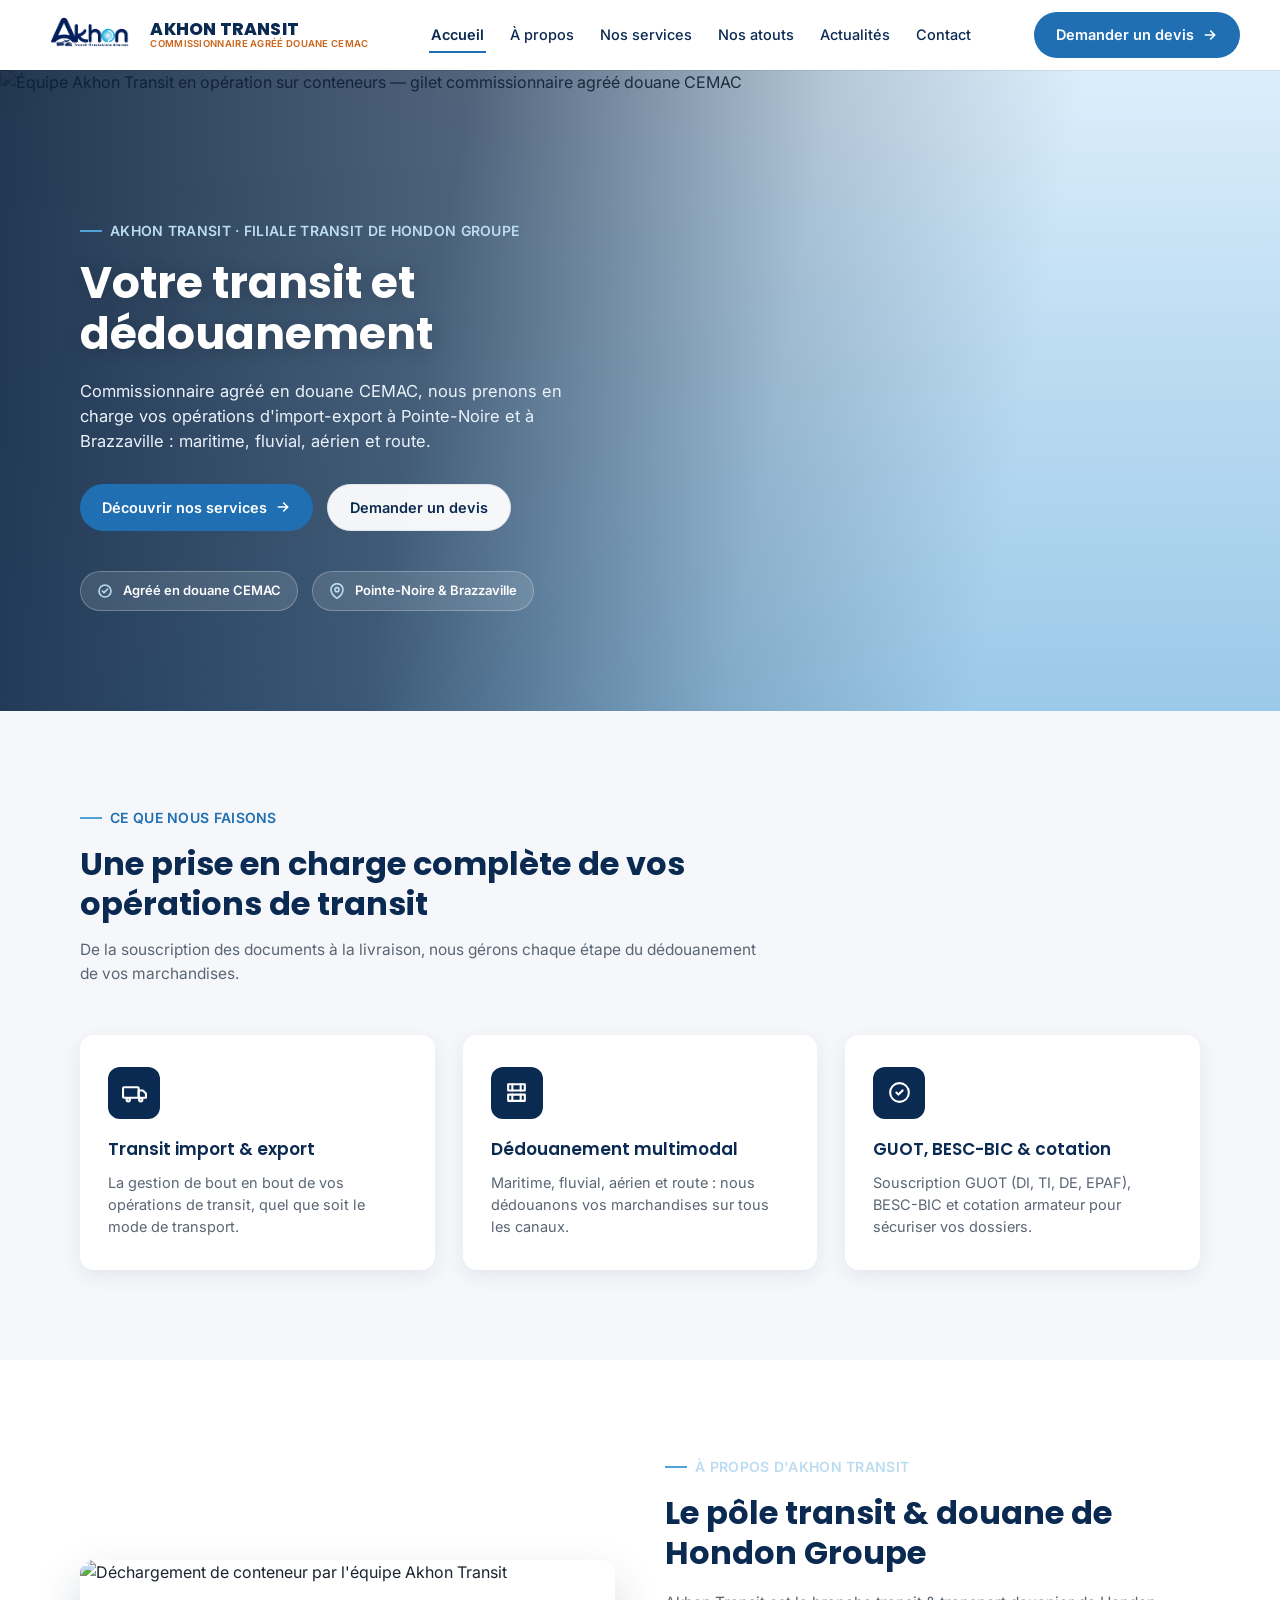
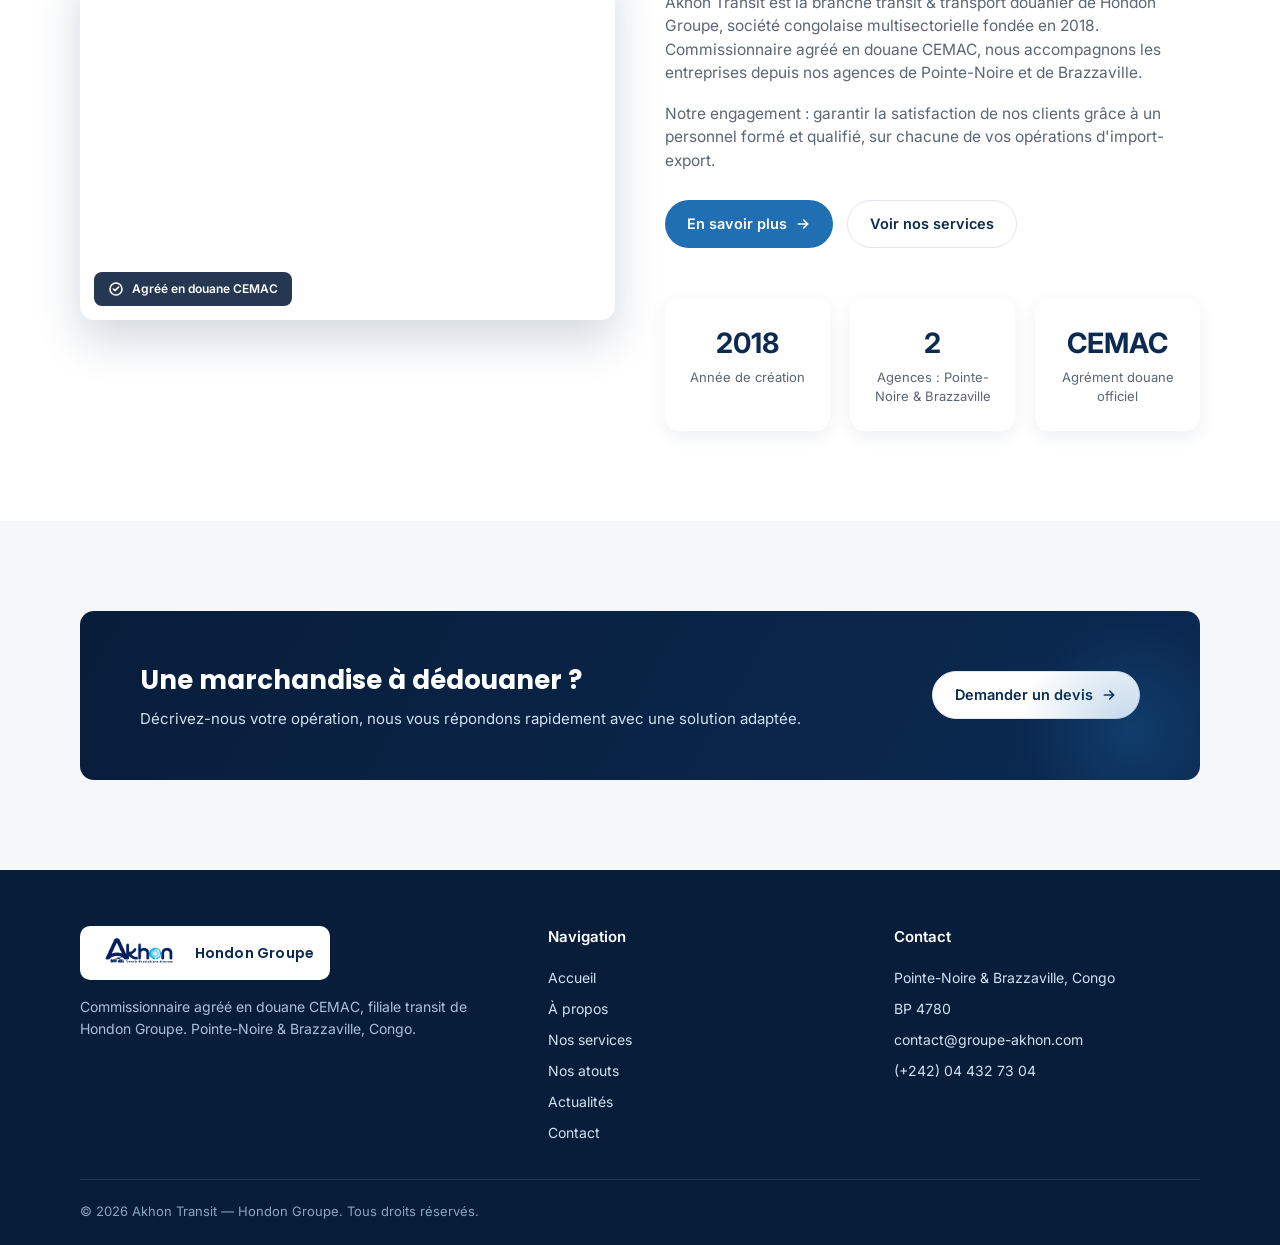
==== index.html @ d01ec660 "Fix broken photos: point pages to official WhatsApp operation images (20260911)" ====
<!DOCTYPE html>
<html lang="fr">
<head>
<meta charset="UTF-8">
<meta name="viewport" content="width=device-width, initial-scale=1.0">
<title>Akhon Transit | Commissionnaire agréé en douane CEMAC — Congo</title>
<meta name="description" content="Akhon Transit, commissionnaire agréé en douane CEMAC à Pointe-Noire et Brazzaville : transit import-export, dédouanement multimodal, GUOT, BESC-BIC, cotation armateur.">
<meta name="theme-color" content="#0b2a52">
<link rel="canonical" href="https://akhon.vercel.app/">
<meta property="og:title" content="Akhon Transit | Commissionnaire agréé en douane CEMAC">
<meta property="og:description" content="Transit import-export et dédouanement à Pointe-Noire et Brazzaville : maritime, fluvial, aérien et route. Filiale transit de Hondon Groupe.">
<meta property="og:type" content="website">
<meta property="og:url" content="https://akhon.vercel.app/">
<meta property="og:image" content="https://akhon.vercel.app/assets/images/hero-akhon-20260911.jpg">
<link rel="icon" href="assets/favicon.ico" sizes="any">
<link rel="icon" type="image/png" href="assets/favicon-32.png">
<link rel="apple-touch-icon" href="assets/apple-touch-icon.png">
<link rel="preconnect" href="https://fonts.googleapis.com">
<link rel="preconnect" href="https://fonts.gstatic.com" crossorigin>
<link href="https://fonts.googleapis.com/css2?family=Poppins:wght@400;500;600;700;800&family=Inter:wght@400;500;600&display=swap" rel="stylesheet">
<link rel="stylesheet" href="css/style.css">
</head>
<body>

<header>
  <div class="header-inner">
    <a class="logo-block" href="index.html">
      <img src="assets/logo-akhon.png" alt="Akhon Transit logo">
      <span class="logo-word"><strong>AKHON TRANSIT</strong><span>Commissionnaire agréé douane CEMAC</span></span>
    </a>
    <nav class="main-nav">
      <ul>
        <li><a href="index.html" class="active">Accueil</a></li>
        <li><a href="pages/apropos.html">À propos</a></li>
        <li><a href="pages/services.html">Nos services</a></li>
        <li><a href="pages/atouts.html">Nos atouts</a></li>
        <li><a href="pages/actualites.html">Actualités</a></li>
        <li><a href="pages/contact.html">Contact</a></li>
      </ul>
    </nav>
    <button class="nav-toggle" aria-label="Ouvrir le menu" aria-expanded="false"><span></span><span></span><span></span></button>
    <a class="btn btn-primary" href="pages/contact.html">
      <span>Demander un devis</span>
      <svg viewBox="0 0 24 24" fill="none" stroke="currentColor" stroke-width="2.4" stroke-linecap="round"><path d="M5 12h14M13 6l6 6-6 6"/></svg>
    </a>
  </div>
</header>

<section class="hero">
  <img class="hero-bg-img" src="assets/images/hero-akhon-20260911.svg" alt="Équipe Akhon Transit en opération sur conteneurs — gilet commissionnaire agréé douane CEMAC">
  <div class="hero-overlay"></div>
  <div class="hero-content">
    <div class="hero-text">
      <div class="eyebrow">Akhon Transit · Filiale transit de Hondon Groupe</div>
      <h1>Votre transit et dédouanement</h1>
      <p>Commissionnaire agréé en douane CEMAC, nous prenons en charge vos opérations d'import-export à Pointe-Noire et à Brazzaville : maritime, fluvial, aérien et route.</p>
      <div class="hero-cta">
        <a class="btn btn-primary" href="pages/services.html">
          <span>Découvrir nos services</span>
          <svg viewBox="0 0 24 24" fill="none" stroke="currentColor" stroke-width="2.4" stroke-linecap="round"><path d="M5 12h14M13 6l6 6-6 6"/></svg>
        </a>
        <a class="btn btn-outline" href="pages/contact.html">
          <span>Demander un devis</span>
        </a>
      </div>
      <div class="hero-badges">
        <div class="hero-badge">
          <svg viewBox="0 0 24 24" fill="none" stroke="currentColor" stroke-width="2.4" stroke-linecap="round" stroke-linejoin="round"><path d="M8 12l2.5 2.5L16 9"/><circle cx="12" cy="12" r="9"/></svg>
          Agréé en douane CEMAC
        </div>
        <div class="hero-badge">
          <svg viewBox="0 0 24 24" fill="none" stroke="currentColor" stroke-width="2.4" stroke-linecap="round" stroke-linejoin="round"><path d="M21 10c0 7-9 13-9 13s-9-6-9-13a9 9 0 0 1 18 0z"/><circle cx="12" cy="10" r="3"/></svg>
          Pointe-Noire & Brazzaville
        </div>
      </div>
    </div>
  </div>
</section>

<section class="section">
  <div class="container">
    <div class="section-head">
      <div class="eyebrow">Ce que nous faisons</div>
      <h2>Une prise en charge complète de vos opérations de transit</h2>
      <p>De la souscription des documents à la livraison, nous gérons chaque étape du dédouanement de vos marchandises.</p>
    </div>
    <div class="grid-3">
      <div class="card">
        <div class="icon-box">
          <svg viewBox="0 0 24 24" fill="none" stroke="currentColor" stroke-width="2" stroke-linecap="round" stroke-linejoin="round"><rect x="1" y="7" width="15" height="10" rx="1"/><path d="M16 10h4l3 3v4h-7z"/><circle cx="6" cy="19" r="1.6"/><circle cx="18" cy="19" r="1.6"/></svg>
        </div>
        <h3>Transit import & export</h3>
        <p>La gestion de bout en bout de vos opérations de transit, quel que soit le mode de transport.</p>
      </div>
      <div class="card">
        <div class="icon-box">
          <svg viewBox="0 0 24 24" fill="none" stroke="currentColor" stroke-width="2" stroke-linecap="round" stroke-linejoin="round"><path d="M3 3h18v18H3z" opacity="0"/><path d="M4 4h16v6H4zM4 14h16v6H4z"/><path d="M8 4v6M16 4v6M8 14v6M16 14v6"/></svg>
        </div>
        <h3>Dédouanement multimodal</h3>
        <p>Maritime, fluvial, aérien et route : nous dédouanons vos marchandises sur tous les canaux.</p>
      </div>
      <div class="card">
        <div class="icon-box">
          <svg viewBox="0 0 24 24" fill="none" stroke="currentColor" stroke-width="2" stroke-linecap="round" stroke-linejoin="round"><path d="M9 12l2 2 4-4"/><circle cx="12" cy="12" r="9"/></svg>
        </div>
        <h3>GUOT, BESC-BIC & cotation</h3>
        <p>Souscription GUOT (DI, TI, DE, EPAF), BESC-BIC et cotation armateur pour sécuriser vos dossiers.</p>
      </div>
    </div>
  </div>
</section>

<section class="section section-alt">
  <div class="container grid-2">
    <div class="about-img">
      <img src="assets/images/conteneur-akhon-20260911.svg" alt="Déchargement de conteneur par l'équipe Akhon Transit">
      <div class="badge-cemac">
        <svg width="16" height="16" viewBox="0 0 24 24" fill="none" stroke="currentColor" stroke-width="2.4" stroke-linecap="round" stroke-linejoin="round"><path d="M8 12l2.5 2.5L16 9"/><circle cx="12" cy="12" r="9"/></svg>
        Agréé en douane CEMAC
      </div>
    </div>
    <div>
      <div class="eyebrow">À propos d'Akhon Transit</div>
      <h2 style="font-size:32px;color:var(--navy);font-weight:700;margin-bottom:18px;line-height:1.25;">Le pôle transit & douane de Hondon Groupe</h2>
      <p style="color:var(--muted);font-size:15.5px;margin-bottom:18px;">Akhon Transit est la branche transit & transport douanier de Hondon Groupe, société congolaise multisectorielle fondée en 2018. Commissionnaire agréé en douane CEMAC, nous accompagnons les entreprises depuis nos agences de Pointe-Noire et de Brazzaville.</p>
      <p style="color:var(--muted);font-size:15.5px;margin-bottom:28px;">Notre engagement : garantir la satisfaction de nos clients grâce à un personnel formé et qualifié, sur chacune de vos opérations d'import-export.</p>
      <div style="display:flex;gap:14px;flex-wrap:wrap;">
        <a class="btn btn-primary" href="pages/apropos.html">
          <span>En savoir plus</span>
          <svg viewBox="0 0 24 24" fill="none" stroke="currentColor" stroke-width="2.4" stroke-linecap="round"><path d="M5 12h14M13 6l6 6-6 6"/></svg>
        </a>
        <a class="btn btn-outline" href="pages/services.html"><span>Voir nos services</span></a>
      </div>
      <div class="stats-row">
        <div class="stat-card"><div class="num">2018</div><div class="label">Année de création</div></div>
        <div class="stat-card"><div class="num">2</div><div class="label">Agences : Pointe-Noire & Brazzaville</div></div>
        <div class="stat-card"><div class="num">CEMAC</div><div class="label">Agrément douane officiel</div></div>
      </div>
    </div>
  </div>
</section>

<section class="section">
  <div class="container">
    <div class="cta-band">
      <div>
        <h2>Une marchandise à dédouaner ?</h2>
        <p>Décrivez-nous votre opération, nous vous répondons rapidement avec une solution adaptée.</p>
      </div>
      <a class="btn btn-outline" href="pages/contact.html">
        <span>Demander un devis</span>
        <svg viewBox="0 0 24 24" fill="none" stroke="#0b2a52" stroke-width="2.4" stroke-linecap="round"><path d="M5 12h14M13 6l6 6-6 6"/></svg>
      </a>
    </div>
  </div>
</section>

<footer>
  <div class="container">
    <div class="footer-grid">
      <div>
        <div class="footer-logo-badge">
          <img src="assets/logo-akhon.png" alt="Akhon Transit">
          <span class="brandname">Hondon Groupe</span>
        </div>
        <p>Commissionnaire agréé en douane CEMAC, filiale transit de Hondon Groupe. Pointe-Noire & Brazzaville, Congo.</p>
      </div>
      <div>
        <h4>Navigation</h4>
        <ul>
          <li><a href="index.html">Accueil</a></li>
          <li><a href="pages/apropos.html">À propos</a></li>
          <li><a href="pages/services.html">Nos services</a></li>
          <li><a href="pages/atouts.html">Nos atouts</a></li>
          <li><a href="pages/actualites.html">Actualités</a></li>
          <li><a href="pages/contact.html">Contact</a></li>
        </ul>
      </div>
      <div>
        <h4>Contact</h4>
        <ul>
          <li>Pointe-Noire & Brazzaville, Congo</li>
          <li>BP 4780</li>
          <li>contact@groupe-akhon.com</li>
          <li>(+242) 04 432 73 04</li>
        </ul>
      </div>
    </div>
    <div class="footer-bottom">
      <span>© 2026 Akhon Transit — Hondon Groupe. Tous droits réservés.</span>
    </div>
  </div>
</footer>

<script src="assets/nav.js"></script>
</body>
</html>
---- css/style.css ----
:root{
  --navy:#0b2a52;
  --navy-deep:#081d3a;
  --blue:#1f6fb2;
  --blue-deep:#154f80;
  --blue-light:#4fa3d9;
  --blue-pale:#bcdcf2;
  --sky:#eaf3fb;
  --orange:#e8792a;
  --orange-deep:#c96419;
  --orange-light:#fdeee1;
  --ink:#1b2430;
  --muted:#5b6675;
  --bg:#f5f7fa;
  --white:#ffffff;
  --radius:14px;
}
*{box-sizing:border-box;margin:0;padding:0;}
html{scroll-behavior:smooth;}
body{font-family:'Inter',sans-serif;color:var(--ink);background:var(--bg);line-height:1.5;}
h1,h2,h3,.brand{font-family:'Poppins',sans-serif;}
a{text-decoration:none;color:inherit;}
ul{list-style:none;}
img{max-width:100%;display:block;}
.container{max-width:1200px;margin:0 auto;padding:0 40px;}

header{background:var(--white);position:sticky;top:0;z-index:100;box-shadow:0 1px 0 rgba(0,0,0,.06);}
.header-inner{display:flex;align-items:center;justify-content:space-between;gap:24px;padding:12px 40px;max-width:1360px;margin:0 auto;}
.logo-block{display:flex;align-items:center;gap:10px;flex-shrink:0;}
.logo-block img{height:44px;}
.logo-block .logo-word{display:flex;flex-direction:column;line-height:1.1;white-space:nowrap;}
.logo-block .logo-word strong{font-family:'Poppins',sans-serif;font-weight:800;font-size:17px;color:var(--navy);letter-spacing:.2px;}
.logo-block .logo-word span{font-family:'Inter',sans-serif;font-weight:600;font-size:9.5px;color:var(--orange-deep);letter-spacing:.3px;text-transform:uppercase;}
nav.main-nav{flex-shrink:0;}
nav.main-nav ul{display:flex;gap:22px;font-weight:500;color:var(--navy);font-size:14.5px;flex-wrap:nowrap;}
nav.main-nav a{position:relative;padding:6px 2px;transition:color .2s;white-space:nowrap;}
nav.main-nav a:hover{color:var(--blue);}
nav.main-nav a.active{color:var(--navy);font-weight:600;}
nav.main-nav a.active::after{content:"";position:absolute;left:0;right:0;bottom:-4px;height:2px;background:var(--blue);}
.btn{display:inline-flex;align-items:center;gap:8px;font-weight:600;font-size:14.5px;padding:12px 22px;border-radius:999px;border:none;cursor:pointer;transition:transform .15s,box-shadow .15s,background .2s;white-space:nowrap;flex-shrink:0;}
.btn:hover{transform:translateY(-1px);}
.btn-primary{background:var(--blue);color:var(--white);}
.btn-primary:hover{background:var(--blue-deep);box-shadow:0 8px 18px rgba(31,111,178,.32);}
.btn-outline{background:var(--white);color:var(--navy);border:1.5px solid #e1e6ec;}
.btn-outline:hover{border-color:var(--navy);}
.btn svg{width:16px;height:16px;}
.nav-toggle{display:none;background:none;border:none;cursor:pointer;padding:8px;}
.nav-toggle span{display:block;width:24px;height:2.4px;background:var(--navy);margin:5px 0;border-radius:2px;}

.page-hero{background:linear-gradient(120deg,var(--navy-deep),var(--navy) 60%,var(--blue));padding:60px 0 52px;color:var(--white);position:relative;overflow:hidden;}
.page-hero::after{content:"";position:absolute;right:-60px;top:-60px;width:280px;height:280px;border-radius:50%;background:radial-gradient(circle,rgba(31,111,178,.35),rgba(31,111,178,0) 70%);}
.page-hero .eyebrow{color:var(--blue-pale);font-weight:600;font-size:14.5px;margin-bottom:10px;}
.page-hero h1{font-size:34px;font-weight:700;margin-bottom:12px;}
.page-hero .breadcrumb{font-size:14px;color:#cfe2f3;}
.page-hero .breadcrumb a{color:#cfe2f3;font-weight:500;}
.page-hero .breadcrumb a:hover{color:var(--white);}
.page-hero .breadcrumb .sep{margin:0 8px;opacity:.6;}

.hero{position:relative;background:linear-gradient(180deg,#dceefb 0%,#bcdcf2 45%,#9bc9e8 100%);overflow:hidden;padding-top:68px;}
.hero-bg-img{position:absolute;inset:0;width:100%;height:100%;object-fit:cover;object-position:center 42%;opacity:.92;}
.hero-overlay{position:absolute;inset:0;background:linear-gradient(100deg,rgba(8,29,58,.88) 0%,rgba(8,29,58,.66) 34%,rgba(8,29,58,.18) 60%,rgba(8,29,58,0) 78%);}
.hero-content{position:relative;z-index:2;max-width:1200px;margin:0 auto;padding:76px 40px 100px;}
.hero-text{max-width:600px;}
.eyebrow{display:inline-flex;align-items:center;gap:8px;color:var(--blue-pale);font-weight:600;font-size:14px;margin-bottom:16px;letter-spacing:.3px;text-transform:uppercase;}
.eyebrow::before{content:"";width:22px;height:2px;background:var(--blue-light);display:inline-block;}
.hero-text h1{color:var(--white);font-size:44px;font-weight:700;line-height:1.16;margin-bottom:20px;text-shadow:0 2px 18px rgba(0,0,0,.18);}
.hero-text h1 em{color:#ffb27a;font-style:normal;}
.hero-text p{color:#eaf2fa;font-size:16.5px;max-width:520px;margin-bottom:30px;}
.hero-cta{display:flex;gap:14px;flex-wrap:wrap;}
.hero-cta .btn-outline{background:rgba(255,255,255,.94);}
.hero-badges{display:flex;gap:14px;margin-top:40px;flex-wrap:wrap;}
.hero-badge{display:flex;align-items:center;gap:10px;background:rgba(255,255,255,.12);border:1px solid rgba(255,255,255,.25);backdrop-filter:blur(4px);color:var(--white);font-size:13px;font-weight:600;padding:9px 16px;border-radius:999px;}
.hero-badge svg{width:16px;height:16px;stroke:var(--blue-pale);}

.section{padding:90px 0;}
.section-alt{background:var(--white);}
.section-head{max-width:680px;margin-bottom:50px;}
.section-head .eyebrow{color:var(--blue);}
.section-head h2{font-size:32px;color:var(--navy);font-weight:700;line-height:1.25;}
.section-head p{color:var(--muted);font-size:15.5px;margin-top:14px;}
.grid-2{display:grid;grid-template-columns:1fr 1fr;gap:50px;align-items:center;}
.grid-3{display:grid;grid-template-columns:repeat(3,1fr);gap:28px;}
.grid-4{display:grid;grid-template-columns:repeat(4,1fr);gap:24px;}

.card{background:var(--white);border-radius:var(--radius);padding:32px 28px;box-shadow:0 6px 20px rgba(11,42,82,.08);}
.icon-box{width:52px;height:52px;border-radius:12px;background:var(--navy);display:flex;align-items:center;justify-content:center;margin-bottom:18px;}
.icon-box svg{width:25px;height:25px;stroke:var(--white);}
.icon-box.alt{background:var(--sky);}
.icon-box.alt svg{stroke:var(--navy);}
.card h3{font-size:17px;color:var(--navy);font-weight:600;margin-bottom:10px;}
.card p{font-size:14.5px;color:var(--muted);}

.service-list{display:flex;flex-direction:column;gap:14px;}
.service-list li{display:flex;gap:12px;align-items:flex-start;font-size:15.5px;color:var(--ink);}
.service-list li svg{width:20px;height:20px;min-width:20px;stroke:var(--blue);margin-top:2px;}
.service-list li b{color:var(--navy);}

.about-img{border-radius:var(--radius);overflow:hidden;box-shadow:0 20px 45px rgba(11,42,82,.18);position:relative;}
.about-img img{width:100%;height:360px;object-fit:cover;}
.badge-cemac{position:absolute;bottom:14px;left:14px;background:rgba(8,29,58,.88);color:var(--white);font-size:12px;font-weight:600;padding:8px 14px;border-radius:8px;display:flex;align-items:center;gap:8px;}

.stats-row{display:grid;grid-template-columns:repeat(3,1fr);gap:20px;margin-top:50px;}
.stat-card{background:var(--white);border-radius:var(--radius);padding:24px;text-align:center;box-shadow:0 6px 18px rgba(11,42,82,.07);}
.stat-card .num{font-size:28px;font-weight:700;color:var(--navy);}
.stat-card .label{font-size:13px;color:var(--muted);margin-top:4px;}

.cta-band{background:linear-gradient(120deg,var(--navy-deep),var(--navy));border-radius:var(--radius);padding:50px 60px;display:flex;align-items:center;justify-content:space-between;gap:30px;color:var(--white);position:relative;overflow:hidden;}
.cta-band::after{content:"";position:absolute;right:-40px;bottom:-60px;width:220px;height:220px;border-radius:50%;background:radial-gradient(circle,rgba(31,111,178,.28),rgba(31,111,178,0) 70%);}
.cta-band h2{font-size:26px;margin-bottom:8px;}
.cta-band p{color:#cfe2f3;font-size:15px;}
.cta-band .btn-outline{background:var(--white);}

.contact-wrap{display:grid;grid-template-columns:1fr 1.3fr;gap:50px;}
.contact-info-card{background:var(--white);border-radius:var(--radius);padding:26px 24px;box-shadow:0 6px 20px rgba(11,42,82,.08);margin-bottom:16px;display:flex;gap:16px;align-items:flex-start;}
.contact-info-card h4{color:var(--navy);font-size:15.5px;margin-bottom:4px;}
.contact-info-card p{color:var(--muted);font-size:14px;}
.form-card{background:var(--white);border-radius:var(--radius);padding:40px;box-shadow:0 6px 20px rgba(11,42,82,.08);}
.form-row{display:grid;grid-template-columns:1fr 1fr;gap:18px;}
.field{margin-bottom:18px;}
.field label{display:block;font-size:13.5px;font-weight:600;color:var(--navy);margin-bottom:7px;}
.field input,.field select,.field textarea{width:100%;padding:12px 14px;border:1.5px solid #e1e6ec;border-radius:9px;font-family:inherit;font-size:14.5px;color:var(--ink);transition:border-color .2s;}
.field input:focus,.field select:focus,.field textarea:focus{outline:none;border-color:var(--blue);}
.field textarea{resize:vertical;min-height:120px;}
.form-note{font-size:12.5px;color:var(--muted);margin-top:12px;}

footer{background:var(--navy-deep);color:#cfe2f3;padding:56px 0 24px;}
.footer-grid{display:grid;grid-template-columns:1.4fr 1fr 1fr;gap:40px;padding-bottom:36px;border-bottom:1px solid rgba(255,255,255,.12);}
.footer-grid h4{color:var(--white);font-size:15px;margin-bottom:18px;font-weight:600;}
.footer-grid ul{display:flex;flex-direction:column;gap:10px;font-size:14px;}
.footer-grid a:hover{color:var(--white);}
.footer-logo-badge{display:inline-flex;align-items:center;gap:12px;background:var(--white);border-radius:10px;padding:8px 16px;margin-bottom:16px;}
.footer-logo-badge img{height:38px;}
.footer-logo-badge .brandname{font-family:'Poppins',sans-serif;font-weight:600;font-size:14px;color:var(--navy);letter-spacing:.2px;}
.footer-grid p{font-size:14px;color:#a9c2dc;line-height:1.6;}
.footer-bottom{display:flex;justify-content:space-between;padding-top:22px;font-size:13px;color:#8aa6c2;flex-wrap:wrap;gap:10px;}

@media (max-width:1024px){
  nav.main-nav{position:fixed;top:73px;left:0;right:0;background:var(--white);flex-direction:column;padding:10px 24px 20px;box-shadow:0 12px 24px rgba(11,42,82,.12);transform:translateY(-8px);opacity:0;pointer-events:none;transition:opacity .2s,transform .2s;}
  nav.main-nav.open{transform:translateY(0);opacity:1;pointer-events:auto;}
  nav.main-nav ul{flex-direction:column;gap:4px;}
  nav.main-nav a{display:block;padding:12px 4px;border-bottom:1px solid #eef1f4;}
  .nav-toggle{display:block;}
  .grid-2{grid-template-columns:1fr;}
  .grid-3,.grid-4{grid-template-columns:repeat(2,1fr);}
  .stats-row{grid-template-columns:1fr;}
  .footer-grid{grid-template-columns:1fr 1fr;}
  .cta-band{flex-direction:column;text-align:center;}
  .hero-text h1{font-size:36px;}
  .contact-wrap{grid-template-columns:1fr;}
  .form-row{grid-template-columns:1fr;}
}
@media (max-width:640px){
  .container,.header-inner,.hero-content{padding-left:20px;padding-right:20px;}
  .hero-text h1{font-size:29px;}
  header .btn-primary span{display:none;}
  .grid-3,.grid-4{grid-template-columns:1fr;}
  .footer-grid{grid-template-columns:1fr;}
  .page-hero h1{font-size:26px;}
  .cta-band{padding:36px 26px;}
  .form-card{padding:26px;}
}
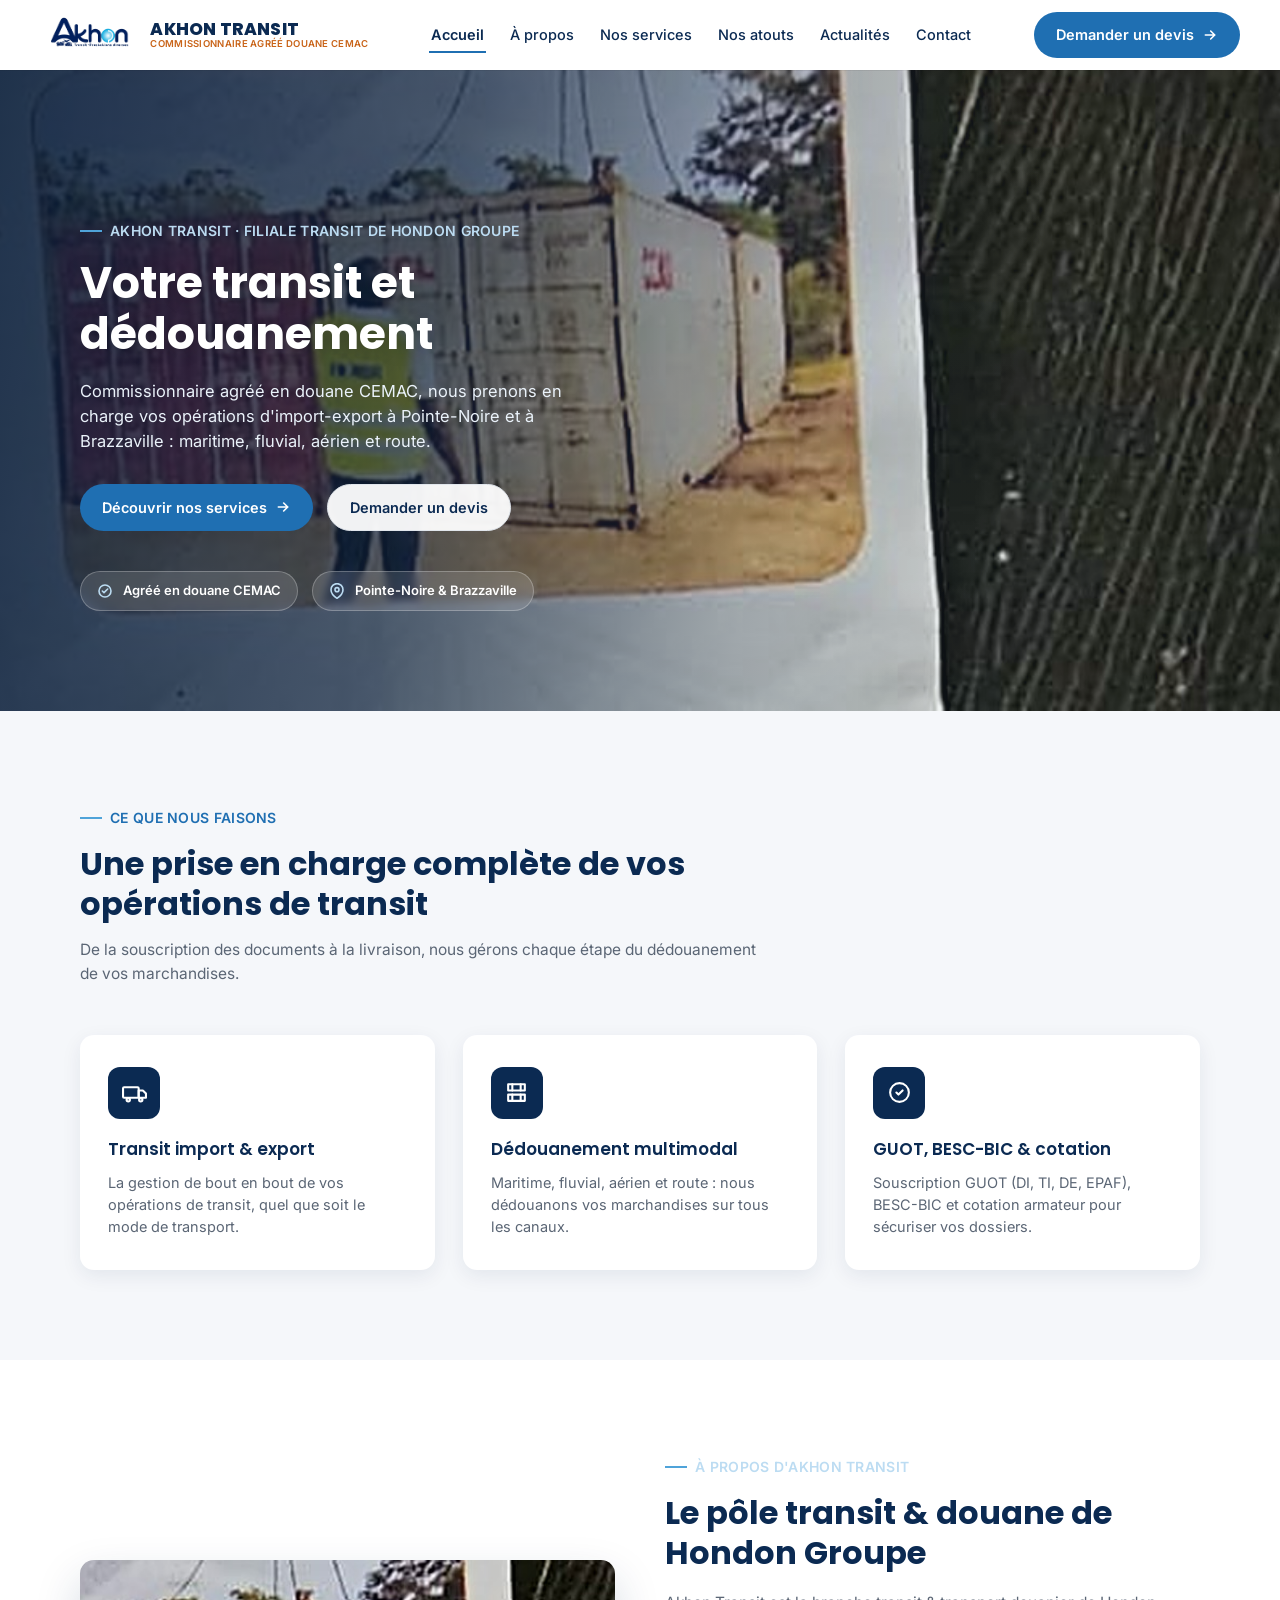
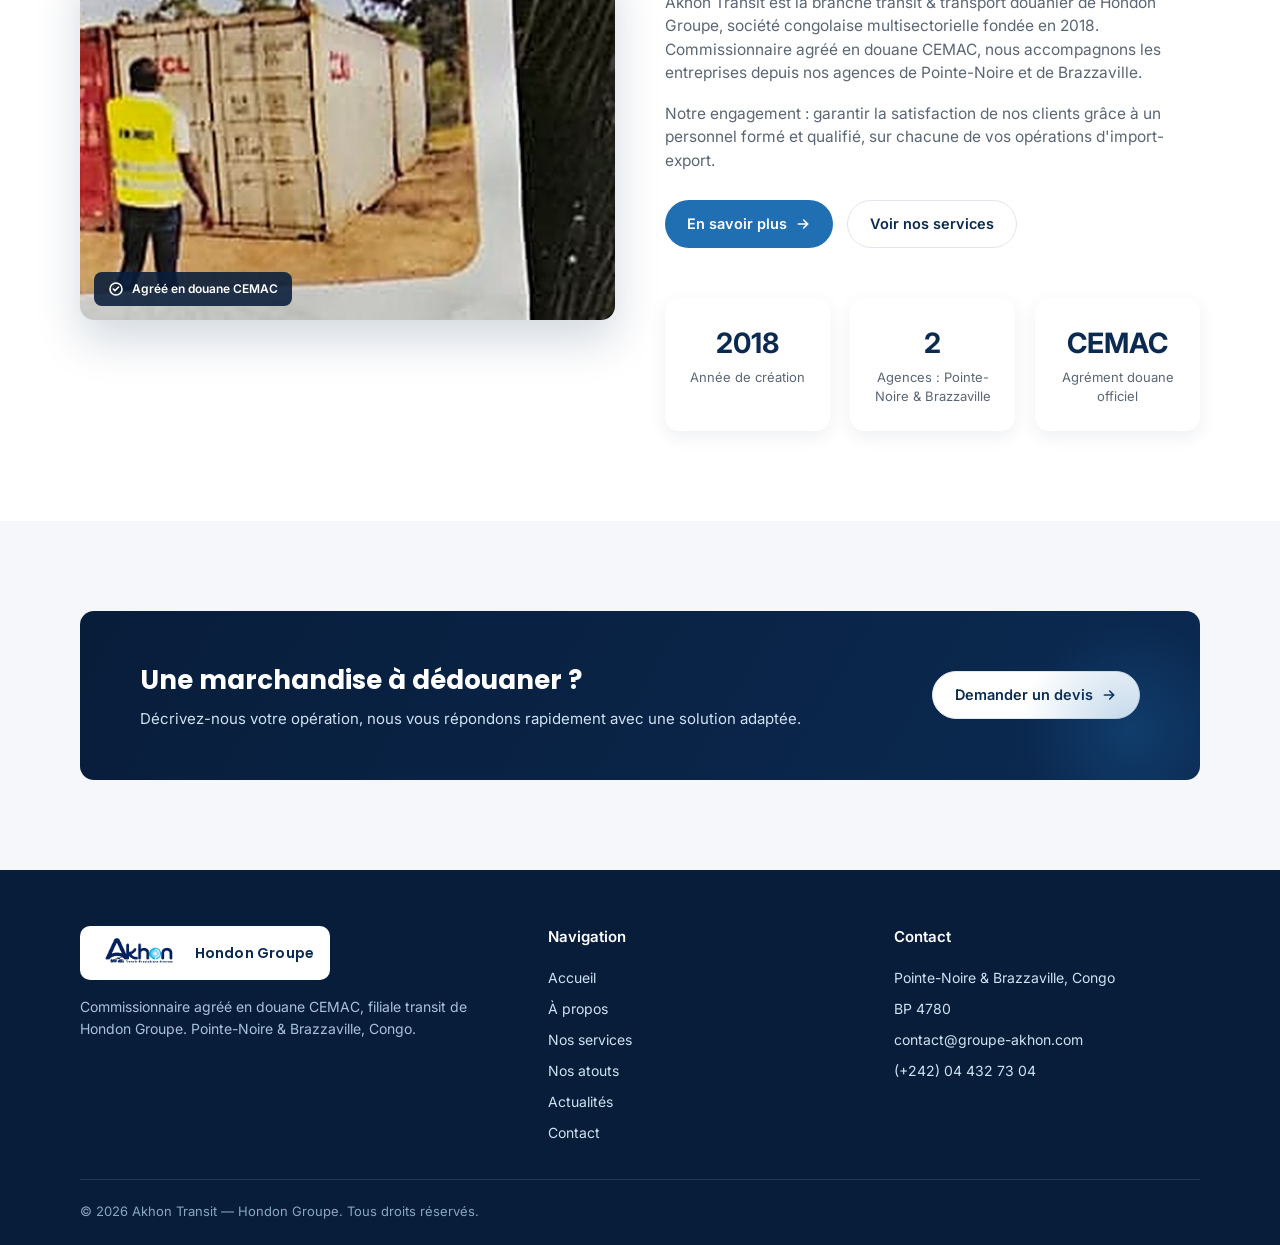
==== commit 743e0dcf: "Restore working photo paths so images load again" ====
--- a/index.html
+++ b/index.html
@@ -11,7 +11,7 @@
 <meta property="og:description" content="Transit import-export et dédouanement à Pointe-Noire et Brazzaville : maritime, fluvial, aérien et route. Filiale transit de Hondon Groupe.">
 <meta property="og:type" content="website">
 <meta property="og:url" content="https://akhon.vercel.app/">
-<meta property="og:image" content="https://akhon.vercel.app/assets/images/hero-akhon-20260911.jpg">
+<meta property="og:image" content="https://akhon.vercel.app/assets/images/akhon-transit-wide.jpg">
 <link rel="icon" href="assets/favicon.ico" sizes="any">
 <link rel="icon" type="image/png" href="assets/favicon-32.png">
 <link rel="apple-touch-icon" href="assets/apple-touch-icon.png">
@@ -47,7 +47,7 @@
 </header>
 
 <section class="hero">
-  <img class="hero-bg-img" src="assets/images/hero-akhon-20260911.svg" alt="Équipe Akhon Transit en opération sur conteneurs — gilet commissionnaire agréé douane CEMAC">
+  <img class="hero-bg-img" src="assets/images/akhon-transit-wide.jpg" alt="Équipe Akhon Transit en opération sur conteneurs — gilet commissionnaire agréé douane CEMAC">
   <div class="hero-overlay"></div>
   <div class="hero-content">
     <div class="hero-text">
@@ -113,7 +113,7 @@
 <section class="section section-alt">
   <div class="container grid-2">
     <div class="about-img">
-      <img src="assets/images/conteneur-akhon-20260911.svg" alt="Déchargement de conteneur par l'équipe Akhon Transit">
+      <img src="assets/images/akhon-transit-conteneurs.jpg" alt="Déchargement de conteneur par l'équipe Akhon Transit">
       <div class="badge-cemac">
         <svg width="16" height="16" viewBox="0 0 24 24" fill="none" stroke="currentColor" stroke-width="2.4" stroke-linecap="round" stroke-linejoin="round"><path d="M8 12l2.5 2.5L16 9"/><circle cx="12" cy="12" r="9"/></svg>
         Agréé en douane CEMAC
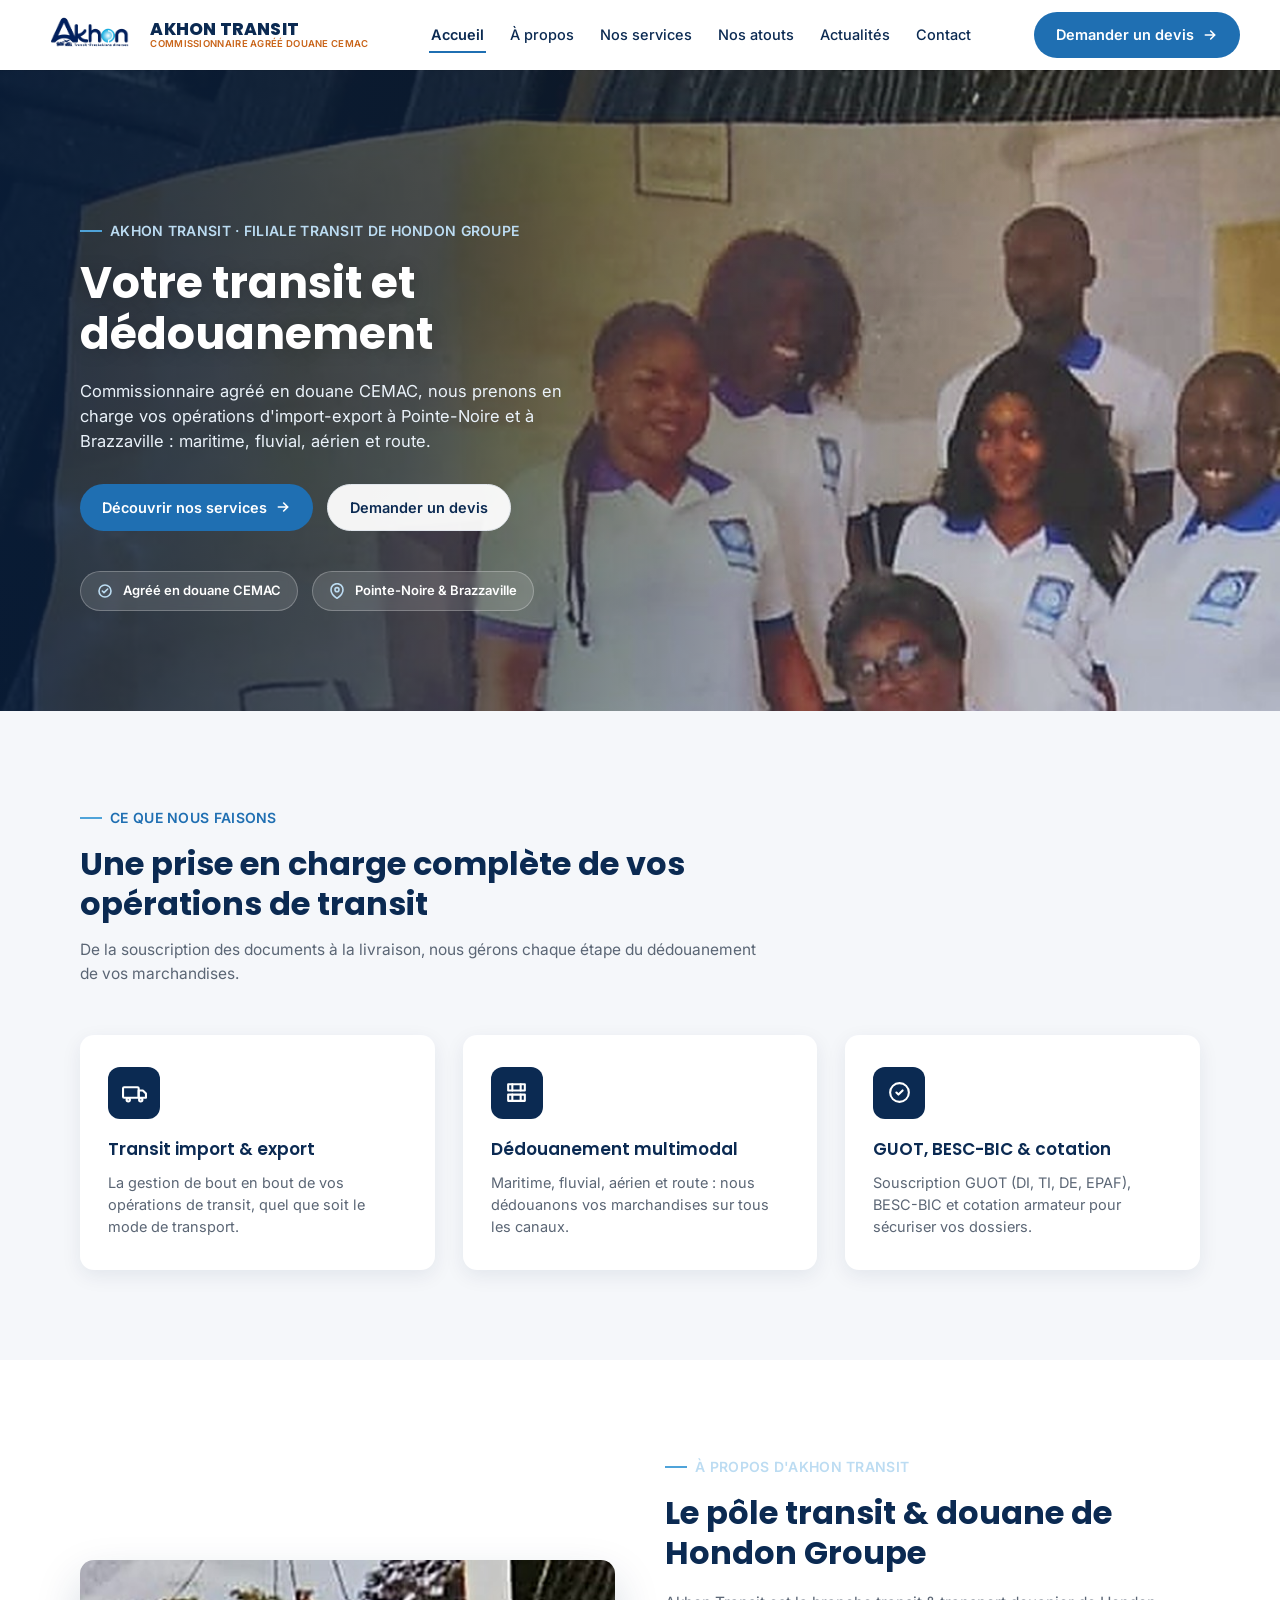
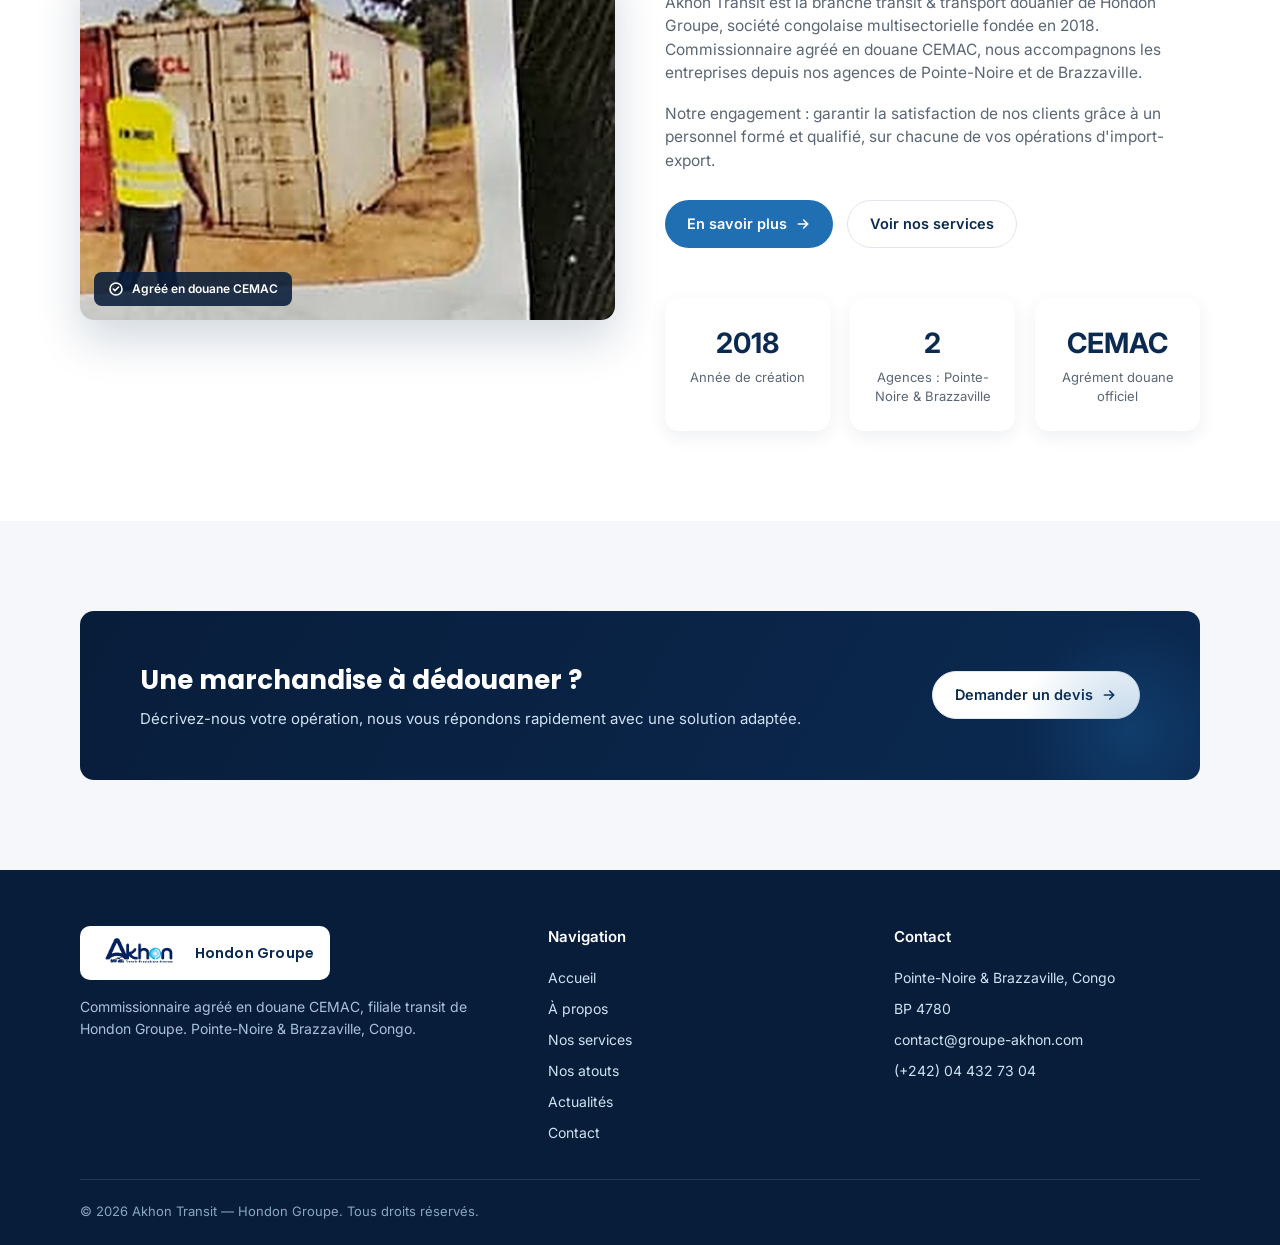
==== commit b18f9a7c: "Fix hero cassé : bascule sur photo équipe valide pour livraison PDG" ====
--- a/index.html
+++ b/index.html
@@ -11,7 +11,7 @@
 <meta property="og:description" content="Transit import-export et dédouanement à Pointe-Noire et Brazzaville : maritime, fluvial, aérien et route. Filiale transit de Hondon Groupe.">
 <meta property="og:type" content="website">
 <meta property="og:url" content="https://akhon.vercel.app/">
-<meta property="og:image" content="https://akhon.vercel.app/assets/images/akhon-transit-wide.jpg">
+<meta property="og:image" content="https://akhon.vercel.app/assets/images/akhon-equipe.jpg?v=20260918">
 <link rel="icon" href="assets/favicon.ico" sizes="any">
 <link rel="icon" type="image/png" href="assets/favicon-32.png">
 <link rel="apple-touch-icon" href="assets/apple-touch-icon.png">
@@ -47,7 +47,7 @@
 </header>
 
 <section class="hero">
-  <img class="hero-bg-img" src="assets/images/akhon-transit-wide.jpg" alt="Équipe Akhon Transit en opération sur conteneurs — gilet commissionnaire agréé douane CEMAC">
+  <img class="hero-bg-img" src="assets/images/akhon-equipe.jpg?v=20260918" alt="Équipe Akhon Transit en opération sur conteneurs — gilet commissionnaire agréé douane CEMAC">
   <div class="hero-overlay"></div>
   <div class="hero-content">
     <div class="hero-text">
@@ -113,7 +113,7 @@
 <section class="section section-alt">
   <div class="container grid-2">
     <div class="about-img">
-      <img src="assets/images/akhon-transit-conteneurs.jpg" alt="Déchargement de conteneur par l'équipe Akhon Transit">
+      <img src="assets/images/akhon-transit-conteneurs.jpg?v=20260918" alt="Déchargement de conteneur par l'équipe Akhon Transit">
       <div class="badge-cemac">
         <svg width="16" height="16" viewBox="0 0 24 24" fill="none" stroke="currentColor" stroke-width="2.4" stroke-linecap="round" stroke-linejoin="round"><path d="M8 12l2.5 2.5L16 9"/><circle cx="12" cy="12" r="9"/></svg>
         Agréé en douane CEMAC
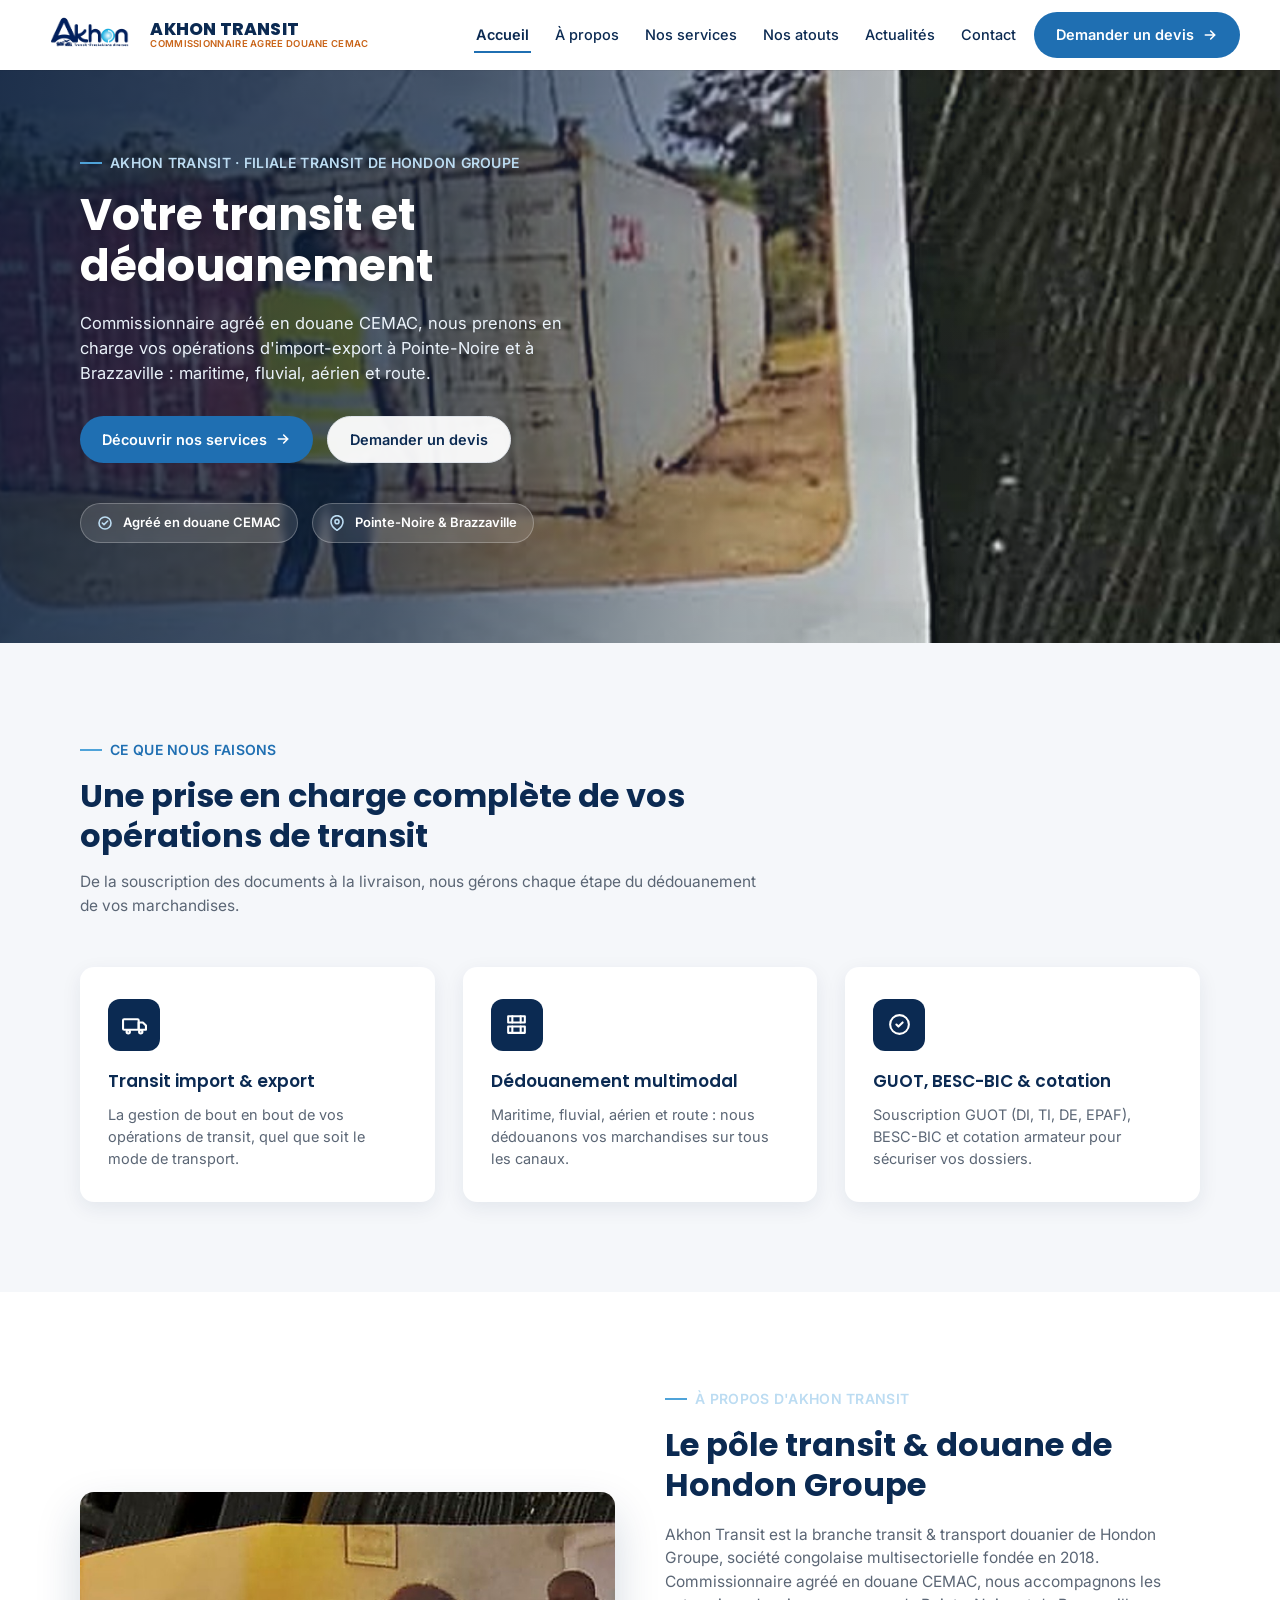
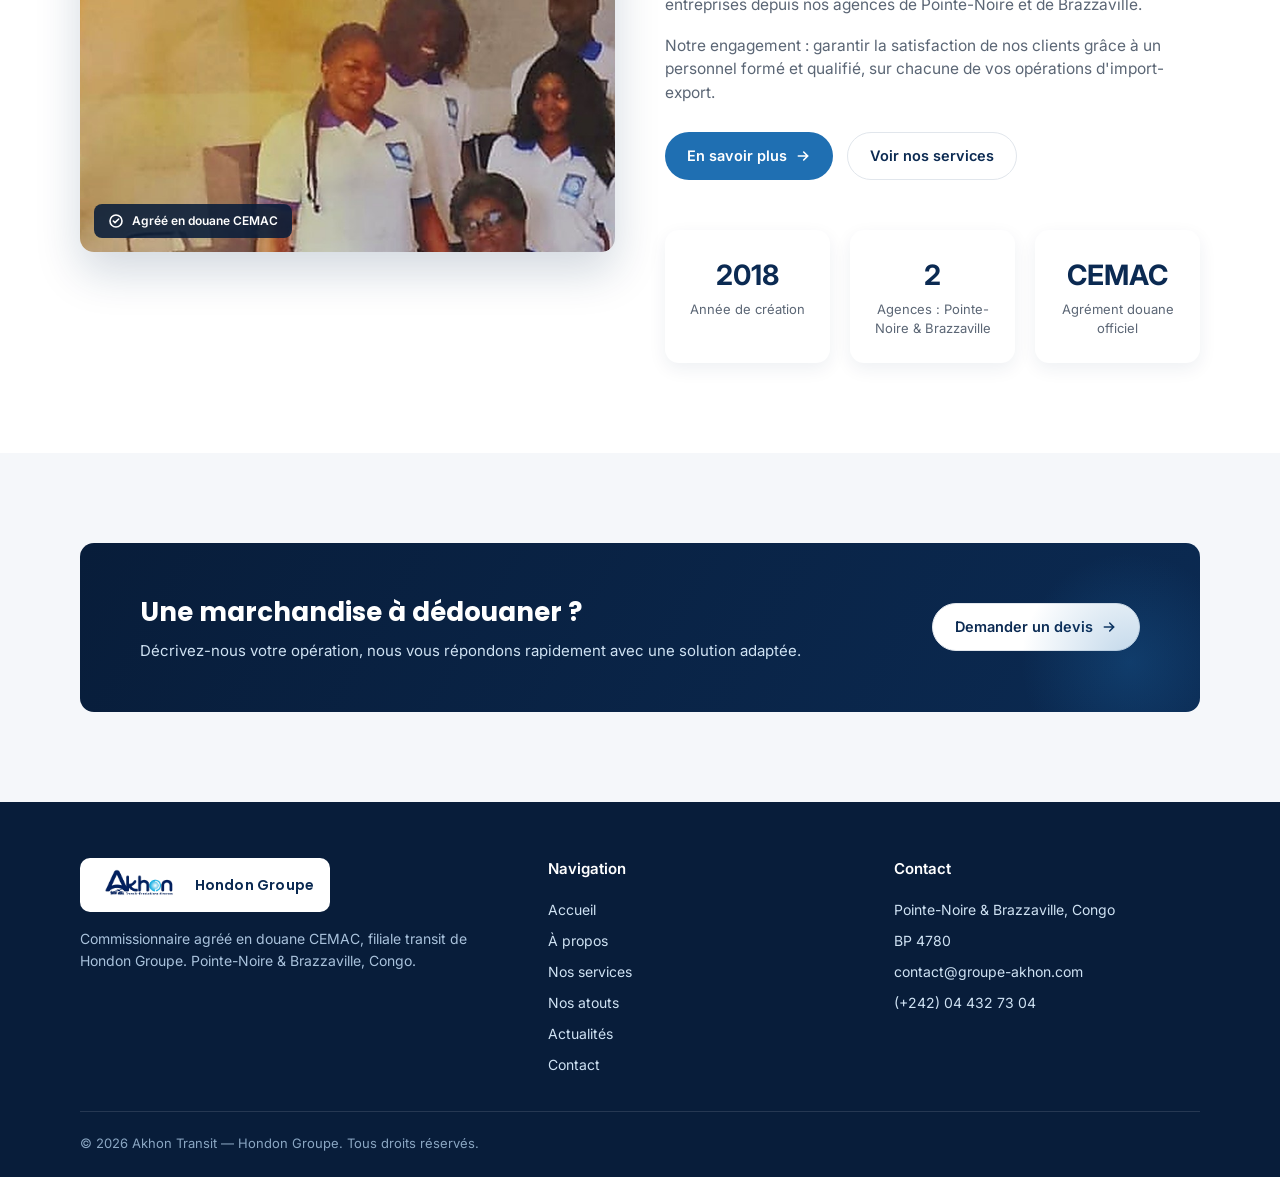
==== commit ba8b53bd: "Cache-bust CSS mobile + hero photo conteneurs (image valide)" ====
--- a/index.html
+++ b/index.html
@@ -11,14 +11,14 @@
 <meta property="og:description" content="Transit import-export et dédouanement à Pointe-Noire et Brazzaville : maritime, fluvial, aérien et route. Filiale transit de Hondon Groupe.">
 <meta property="og:type" content="website">
 <meta property="og:url" content="https://akhon.vercel.app/">
-<meta property="og:image" content="https://akhon.vercel.app/assets/images/akhon-equipe.jpg?v=20260918">
+<meta property="og:image" content="https://akhon.vercel.app/assets/images/akhon-transit-conteneurs.jpg?v=20260918">
 <link rel="icon" href="assets/favicon.ico" sizes="any">
 <link rel="icon" type="image/png" href="assets/favicon-32.png">
 <link rel="apple-touch-icon" href="assets/apple-touch-icon.png">
 <link rel="preconnect" href="https://fonts.googleapis.com">
 <link rel="preconnect" href="https://fonts.gstatic.com" crossorigin>
 <link href="https://fonts.googleapis.com/css2?family=Poppins:wght@400;500;600;700;800&family=Inter:wght@400;500;600&display=swap" rel="stylesheet">
-<link rel="stylesheet" href="css/style.css">
+<link rel="stylesheet" href="css/style.css?v=20260918m">
 </head>
 <body>
 
@@ -47,7 +47,7 @@
 </header>
 
 <section class="hero">
-  <img class="hero-bg-img" src="assets/images/akhon-equipe.jpg?v=20260918" alt="Équipe Akhon Transit en opération sur conteneurs — gilet commissionnaire agréé douane CEMAC">
+  <img class="hero-bg-img" src="assets/images/akhon-transit-conteneurs.jpg?v=20260918" alt="Déchargement de conteneur par l'équipe Akhon Transit — commissionnaire agréé douane CEMAC">
   <div class="hero-overlay"></div>
   <div class="hero-content">
     <div class="hero-text">
@@ -113,7 +113,7 @@
 <section class="section section-alt">
   <div class="container grid-2">
     <div class="about-img">
-      <img src="assets/images/akhon-transit-conteneurs.jpg?v=20260918" alt="Déchargement de conteneur par l'équipe Akhon Transit">
+      <img src="assets/images/akhon-equipe.jpg?v=20260918" alt="Équipe Akhon Transit">
       <div class="badge-cemac">
         <svg width="16" height="16" viewBox="0 0 24 24" fill="none" stroke="currentColor" stroke-width="2.4" stroke-linecap="round" stroke-linejoin="round"><path d="M8 12l2.5 2.5L16 9"/><circle cx="12" cy="12" r="9"/></svg>
         Agréé en douane CEMAC
--- a/css/style.css
+++ b/css/style.css
@@ -1,3 +1,4 @@
+/* Akhon Transit — mobile fix 2026-09-18 */
 :root{
   --navy:#0b2a52;
   --navy-deep:#081d3a;
@@ -16,21 +17,21 @@
   --radius:14px;
 }
 *{box-sizing:border-box;margin:0;padding:0;}
-html{scroll-behavior:smooth;}
-body{font-family:'Inter',sans-serif;color:var(--ink);background:var(--bg);line-height:1.5;}
+html{scroll-behavior:smooth;overflow-x:hidden;}
+body{font-family:'Inter',sans-serif;color:var(--ink);background:var(--bg);line-height:1.5;overflow-x:hidden;max-width:100%;}
 h1,h2,h3,.brand{font-family:'Poppins',sans-serif;}
 a{text-decoration:none;color:inherit;}
 ul{list-style:none;}
 img{max-width:100%;display:block;}
 .container{max-width:1200px;margin:0 auto;padding:0 40px;}
 
-header{background:var(--white);position:sticky;top:0;z-index:100;box-shadow:0 1px 0 rgba(0,0,0,.06);}
-.header-inner{display:flex;align-items:center;justify-content:space-between;gap:24px;padding:12px 40px;max-width:1360px;margin:0 auto;}
-.logo-block{display:flex;align-items:center;gap:10px;flex-shrink:0;}
-.logo-block img{height:44px;}
-.logo-block .logo-word{display:flex;flex-direction:column;line-height:1.1;white-space:nowrap;}
-.logo-block .logo-word strong{font-family:'Poppins',sans-serif;font-weight:800;font-size:17px;color:var(--navy);letter-spacing:.2px;}
-.logo-block .logo-word span{font-family:'Inter',sans-serif;font-weight:600;font-size:9.5px;color:var(--orange-deep);letter-spacing:.3px;text-transform:uppercase;}
+header{background:var(--white);position:sticky;top:0;z-index:100;box-shadow:0 1px 0 rgba(0,0,0,.06);overflow-x:hidden;}
+.header-inner{display:flex;align-items:center;justify-content:space-between;gap:16px;padding:12px 40px;max-width:1360px;margin:0 auto;min-width:0;width:100%;}
+.logo-block{display:flex;align-items:center;gap:10px;min-width:0;flex:1;}
+.logo-block img{height:44px;flex-shrink:0;}
+.logo-block .logo-word{display:flex;flex-direction:column;line-height:1.1;min-width:0;}
+.logo-block .logo-word strong{font-family:'Poppins',sans-serif;font-weight:800;font-size:17px;color:var(--navy);letter-spacing:.2px;white-space:nowrap;}
+.logo-block .logo-word span{font-family:'Inter',sans-serif;font-weight:600;font-size:9.5px;color:var(--orange-deep);letter-spacing:.3px;text-transform:uppercase;white-space:nowrap;overflow:hidden;text-overflow:ellipsis;}
 nav.main-nav{flex-shrink:0;}
 nav.main-nav ul{display:flex;gap:22px;font-weight:500;color:var(--navy);font-size:14.5px;flex-wrap:nowrap;}
 nav.main-nav a{position:relative;padding:6px 2px;transition:color .2s;white-space:nowrap;}
@@ -44,7 +45,7 @@
 .btn-outline{background:var(--white);color:var(--navy);border:1.5px solid #e1e6ec;}
 .btn-outline:hover{border-color:var(--navy);}
 .btn svg{width:16px;height:16px;}
-.nav-toggle{display:none;background:none;border:none;cursor:pointer;padding:8px;}
+.nav-toggle{display:none;background:none;border:none;cursor:pointer;padding:8px;flex-shrink:0;}
 .nav-toggle span{display:block;width:24px;height:2.4px;background:var(--navy);margin:5px 0;border-radius:2px;}
 
 .page-hero{background:linear-gradient(120deg,var(--navy-deep),var(--navy) 60%,var(--blue));padding:60px 0 52px;color:var(--white);position:relative;overflow:hidden;}
@@ -56,13 +57,13 @@
 .page-hero .breadcrumb a:hover{color:var(--white);}
 .page-hero .breadcrumb .sep{margin:0 8px;opacity:.6;}
 
-.hero{position:relative;background:linear-gradient(180deg,#dceefb 0%,#bcdcf2 45%,#9bc9e8 100%);overflow:hidden;padding-top:68px;}
-.hero-bg-img{position:absolute;inset:0;width:100%;height:100%;object-fit:cover;object-position:center 42%;opacity:.92;}
+.hero{position:relative;background:linear-gradient(180deg,#dceefb 0%,#bcdcf2 45%,#9bc9e8 100%);overflow:hidden;padding-top:0;width:100%;min-height:520px;}
+.hero-bg-img{position:absolute;inset:0;width:100%;height:100%;object-fit:cover;object-position:center 35%;opacity:.92;}
 .hero-overlay{position:absolute;inset:0;background:linear-gradient(100deg,rgba(8,29,58,.88) 0%,rgba(8,29,58,.66) 34%,rgba(8,29,58,.18) 60%,rgba(8,29,58,0) 78%);}
 .hero-content{position:relative;z-index:2;max-width:1200px;margin:0 auto;padding:76px 40px 100px;}
 .hero-text{max-width:600px;}
 .eyebrow{display:inline-flex;align-items:center;gap:8px;color:var(--blue-pale);font-weight:600;font-size:14px;margin-bottom:16px;letter-spacing:.3px;text-transform:uppercase;}
-.eyebrow::before{content:"";width:22px;height:2px;background:var(--blue-light);display:inline-block;}
+.eyebrow::before{content:"";width:22px;height:2px;background:var(--blue-light);display:inline-block;flex-shrink:0;}
 .hero-text h1{color:var(--white);font-size:44px;font-weight:700;line-height:1.16;margin-bottom:20px;text-shadow:0 2px 18px rgba(0,0,0,.18);}
 .hero-text h1 em{color:#ffb27a;font-style:normal;}
 .hero-text p{color:#eaf2fa;font-size:16.5px;max-width:520px;margin-bottom:30px;}
@@ -135,7 +136,10 @@
 .footer-bottom{display:flex;justify-content:space-between;padding-top:22px;font-size:13px;color:#8aa6c2;flex-wrap:wrap;gap:10px;}
 
 @media (max-width:1024px){
-  nav.main-nav{position:fixed;top:73px;left:0;right:0;background:var(--white);flex-direction:column;padding:10px 24px 20px;box-shadow:0 12px 24px rgba(11,42,82,.12);transform:translateY(-8px);opacity:0;pointer-events:none;transition:opacity .2s,transform .2s;}
+  header > .header-inner > .btn-primary{display:none;}
+  .header-inner{padding-left:16px;padding-right:16px;gap:10px;}
+  .logo-block .logo-word span{display:none;}
+  nav.main-nav{position:fixed;top:68px;left:0;right:0;background:var(--white);flex-direction:column;padding:10px 24px 20px;box-shadow:0 12px 24px rgba(11,42,82,.12);transform:translateY(-8px);opacity:0;pointer-events:none;transition:opacity .2s,transform .2s;z-index:99;}
   nav.main-nav.open{transform:translateY(0);opacity:1;pointer-events:auto;}
   nav.main-nav ul{flex-direction:column;gap:4px;}
   nav.main-nav a{display:block;padding:12px 4px;border-bottom:1px solid #eef1f4;}
@@ -150,12 +154,22 @@
   .form-row{grid-template-columns:1fr;}
 }
 @media (max-width:640px){
-  .container,.header-inner,.hero-content{padding-left:20px;padding-right:20px;}
-  .hero-text h1{font-size:29px;}
-  header .btn-primary span{display:none;}
+  .container,.header-inner,.hero-content{padding-left:16px;padding-right:16px;}
+  .header-inner{gap:8px;padding-top:10px;padding-bottom:10px;}
+  .logo-block img{height:34px;}
+  .logo-block .logo-word strong{font-size:14px;}
+  .hero{min-height:0;}
+  .hero-bg-img{object-position:center 30%;}
+  .hero-overlay{background:linear-gradient(180deg,rgba(8,29,58,.82) 0%,rgba(8,29,58,.62) 55%,rgba(8,29,58,.42) 100%);}
+  .hero-content{padding-top:48px;padding-bottom:56px;}
+  .hero-text h1{font-size:28px;}
+  .hero-text p{font-size:15px;margin-bottom:22px;}
+  .hero-badges{margin-top:22px;}
+  .hero-badge{font-size:12px;padding:8px 12px;}
   .grid-3,.grid-4{grid-template-columns:1fr;}
   .footer-grid{grid-template-columns:1fr;}
   .page-hero h1{font-size:26px;}
   .cta-band{padding:36px 26px;}
   .form-card{padding:26px;}
+  .section{padding:64px 0;}
 }
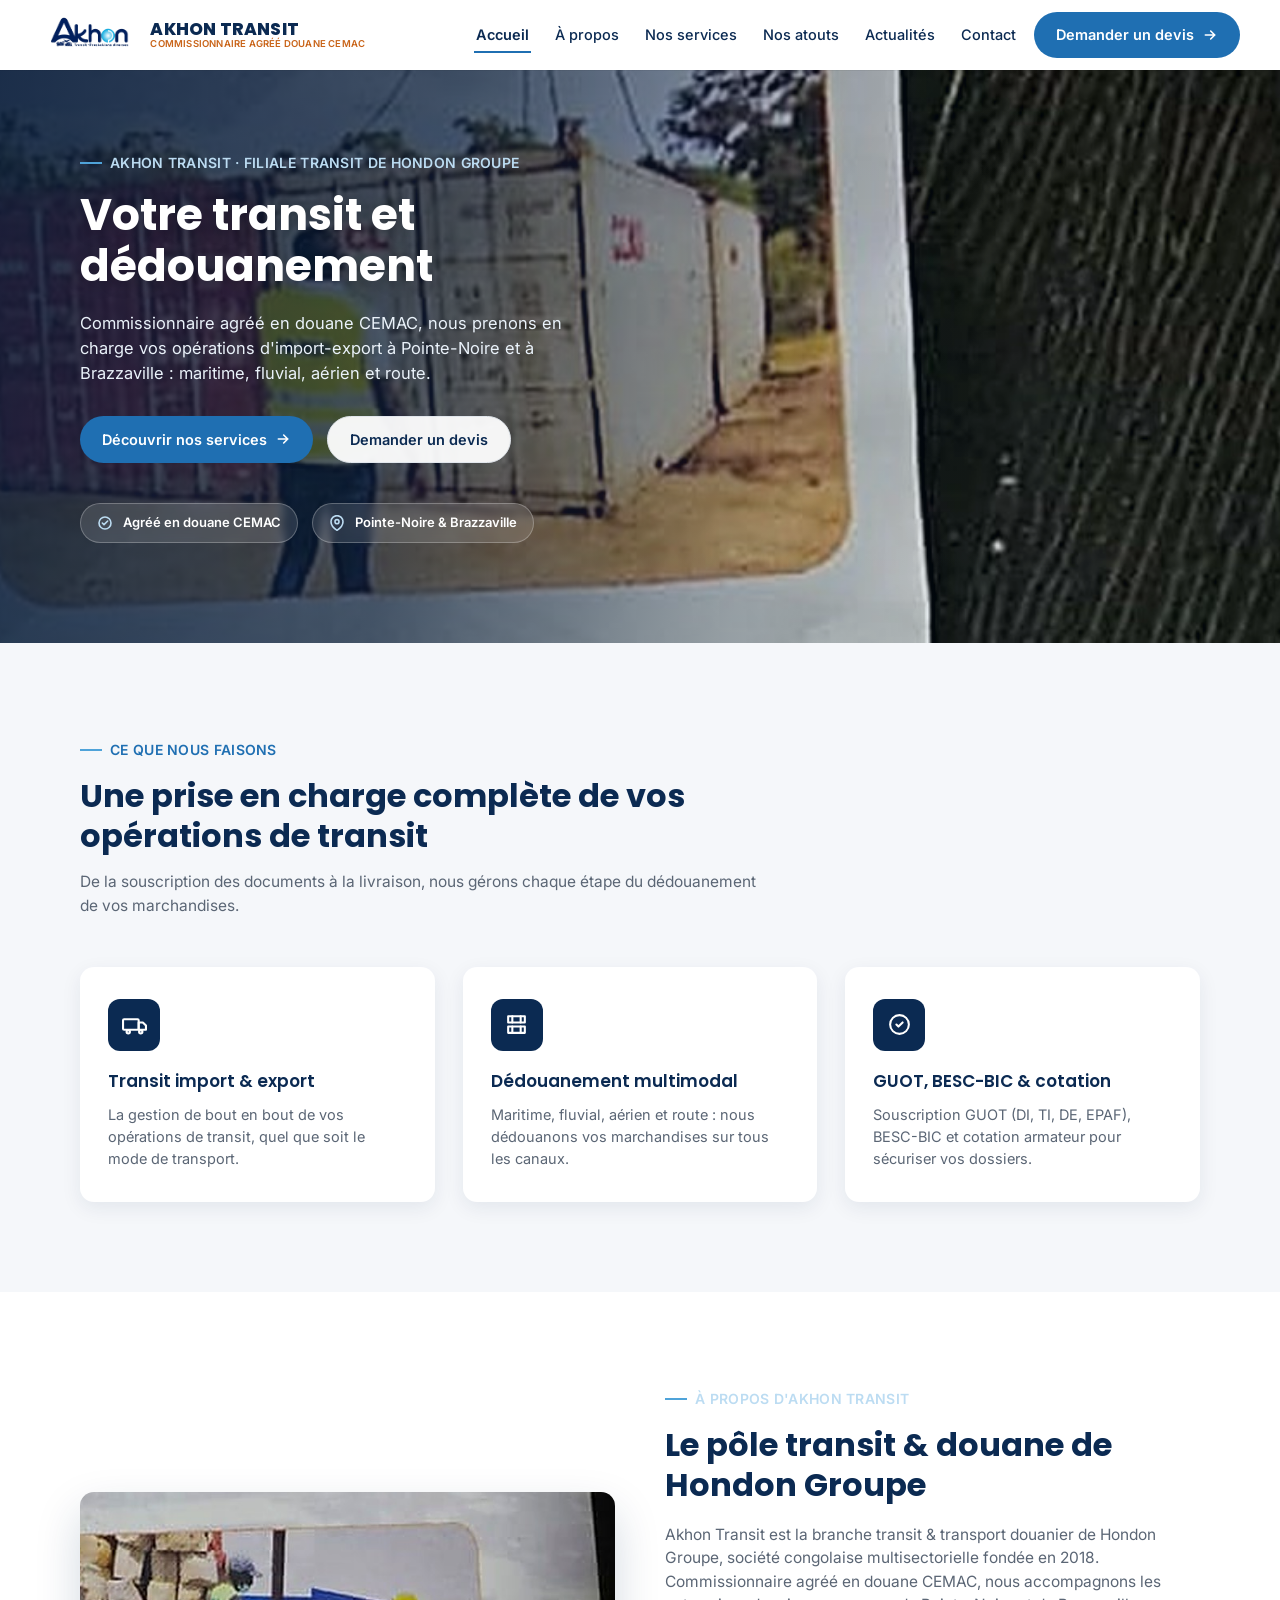
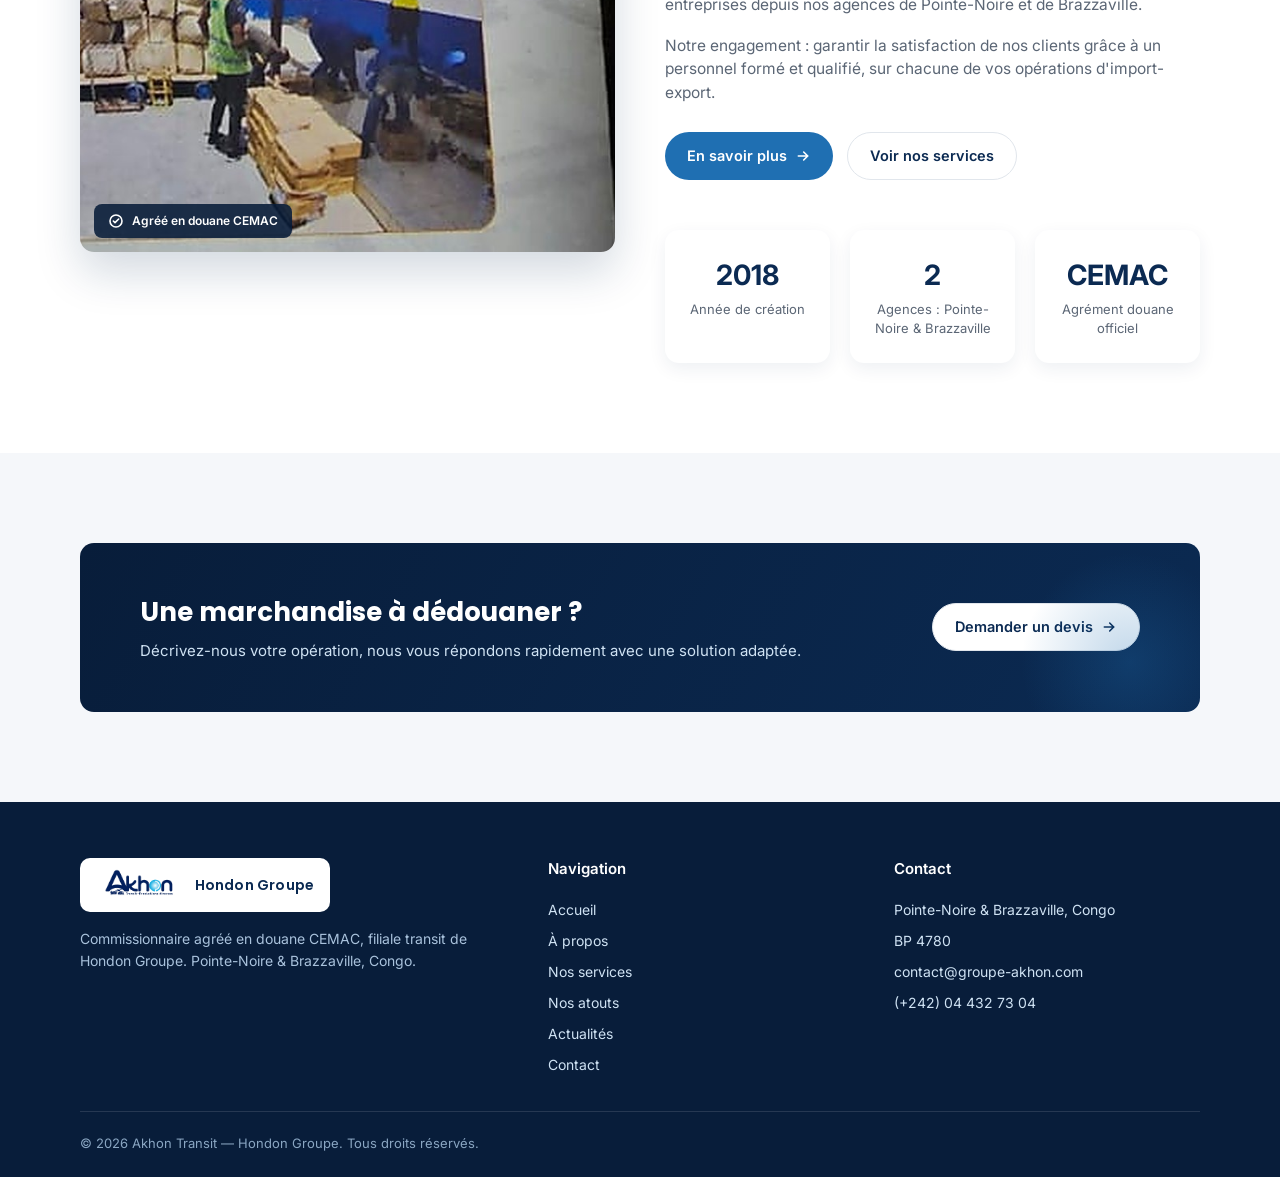
==== commit aa5c751e: "Accueil: header-cta, photos operationnelles, CSS cache-bust" ====
--- a/index.html
+++ b/index.html
@@ -11,14 +11,14 @@
 <meta property="og:description" content="Transit import-export et dédouanement à Pointe-Noire et Brazzaville : maritime, fluvial, aérien et route. Filiale transit de Hondon Groupe.">
 <meta property="og:type" content="website">
 <meta property="og:url" content="https://akhon.vercel.app/">
-<meta property="og:image" content="https://akhon.vercel.app/assets/images/akhon-transit-conteneurs.jpg?v=20260918">
+<meta property="og:image" content="https://akhon.vercel.app/assets/images/akhon-transit-conteneurs.jpg?v=20260918p">
 <link rel="icon" href="assets/favicon.ico" sizes="any">
 <link rel="icon" type="image/png" href="assets/favicon-32.png">
 <link rel="apple-touch-icon" href="assets/apple-touch-icon.png">
 <link rel="preconnect" href="https://fonts.googleapis.com">
 <link rel="preconnect" href="https://fonts.gstatic.com" crossorigin>
 <link href="https://fonts.googleapis.com/css2?family=Poppins:wght@400;500;600;700;800&family=Inter:wght@400;500;600&display=swap" rel="stylesheet">
-<link rel="stylesheet" href="css/style.css?v=20260918m">
+<link rel="stylesheet" href="css/style.css?v=20260918p">
 </head>
 <body>
 
@@ -39,7 +39,7 @@
       </ul>
     </nav>
     <button class="nav-toggle" aria-label="Ouvrir le menu" aria-expanded="false"><span></span><span></span><span></span></button>
-    <a class="btn btn-primary" href="pages/contact.html">
+    <a class="btn btn-primary header-cta" href="pages/contact.html">
       <span>Demander un devis</span>
       <svg viewBox="0 0 24 24" fill="none" stroke="currentColor" stroke-width="2.4" stroke-linecap="round"><path d="M5 12h14M13 6l6 6-6 6"/></svg>
     </a>
@@ -47,7 +47,7 @@
 </header>
 
 <section class="hero">
-  <img class="hero-bg-img" src="assets/images/akhon-transit-conteneurs.jpg?v=20260918" alt="Déchargement de conteneur par l'équipe Akhon Transit — commissionnaire agréé douane CEMAC">
+  <img class="hero-bg-img" src="assets/images/akhon-transit-conteneurs.jpg?v=20260918p" alt="Déchargement de conteneur par l'équipe Akhon Transit — commissionnaire agréé douane CEMAC">
   <div class="hero-overlay"></div>
   <div class="hero-content">
     <div class="hero-text">
@@ -113,7 +113,7 @@
 <section class="section section-alt">
   <div class="container grid-2">
     <div class="about-img">
-      <img src="assets/images/akhon-equipe.jpg?v=20260918" alt="Équipe Akhon Transit">
+      <img src="assets/images/akhon-entrepot.jpg?v=20260918p" alt="Conteneur THUU en opération Akhon Transit">
       <div class="badge-cemac">
         <svg width="16" height="16" viewBox="0 0 24 24" fill="none" stroke="currentColor" stroke-width="2.4" stroke-linecap="round" stroke-linejoin="round"><path d="M8 12l2.5 2.5L16 9"/><circle cx="12" cy="12" r="9"/></svg>
         Agréé en douane CEMAC
--- a/css/style.css
+++ b/css/style.css
@@ -1,4 +1,4 @@
-/* Akhon Transit — mobile fix 2026-09-18 */
+/* Akhon Transit — site-wide mobile + desktop 2026-09-18 */
 :root{
   --navy:#0b2a52;
   --navy-deep:#081d3a;
@@ -17,21 +17,22 @@
   --radius:14px;
 }
 *{box-sizing:border-box;margin:0;padding:0;}
-html{scroll-behavior:smooth;overflow-x:hidden;}
+html{scroll-behavior:smooth;overflow-x:hidden;max-width:100%;}
 body{font-family:'Inter',sans-serif;color:var(--ink);background:var(--bg);line-height:1.5;overflow-x:hidden;max-width:100%;}
 h1,h2,h3,.brand{font-family:'Poppins',sans-serif;}
 a{text-decoration:none;color:inherit;}
 ul{list-style:none;}
-img{max-width:100%;display:block;}
+img{max-width:100%;height:auto;display:block;}
 .container{max-width:1200px;margin:0 auto;padding:0 40px;}
 
-header{background:var(--white);position:sticky;top:0;z-index:100;box-shadow:0 1px 0 rgba(0,0,0,.06);overflow-x:hidden;}
+header{background:var(--white);position:sticky;top:0;z-index:100;box-shadow:0 1px 0 rgba(0,0,0,.06);width:100%;}
 .header-inner{display:flex;align-items:center;justify-content:space-between;gap:16px;padding:12px 40px;max-width:1360px;margin:0 auto;min-width:0;width:100%;}
-.logo-block{display:flex;align-items:center;gap:10px;min-width:0;flex:1;}
-.logo-block img{height:44px;flex-shrink:0;}
-.logo-block .logo-word{display:flex;flex-direction:column;line-height:1.1;min-width:0;}
-.logo-block .logo-word strong{font-family:'Poppins',sans-serif;font-weight:800;font-size:17px;color:var(--navy);letter-spacing:.2px;white-space:nowrap;}
-.logo-block .logo-word span{font-family:'Inter',sans-serif;font-weight:600;font-size:9.5px;color:var(--orange-deep);letter-spacing:.3px;text-transform:uppercase;white-space:nowrap;overflow:hidden;text-overflow:ellipsis;}
+.logo-block{display:flex;align-items:center;gap:10px;min-width:0;flex:1 1 auto;}
+.logo-block img{height:44px;width:auto;flex-shrink:0;}
+.logo-block .logo-word{display:flex;flex-direction:column;line-height:1.15;min-width:0;}
+.logo-block .logo-word strong{font-family:'Poppins',sans-serif;font-weight:800;font-size:17px;color:var(--navy);letter-spacing:.2px;}
+.logo-block .logo-word span{font-family:'Inter',sans-serif;font-weight:600;font-size:9.5px;color:var(--orange-deep);letter-spacing:.2px;text-transform:uppercase;}
+.header-cta{flex-shrink:0;}
 nav.main-nav{flex-shrink:0;}
 nav.main-nav ul{display:flex;gap:22px;font-weight:500;color:var(--navy);font-size:14.5px;flex-wrap:nowrap;}
 nav.main-nav a{position:relative;padding:6px 2px;transition:color .2s;white-space:nowrap;}
@@ -48,8 +49,9 @@
 .nav-toggle{display:none;background:none;border:none;cursor:pointer;padding:8px;flex-shrink:0;}
 .nav-toggle span{display:block;width:24px;height:2.4px;background:var(--navy);margin:5px 0;border-radius:2px;}
 
-.page-hero{background:linear-gradient(120deg,var(--navy-deep),var(--navy) 60%,var(--blue));padding:60px 0 52px;color:var(--white);position:relative;overflow:hidden;}
+.page-hero{background:linear-gradient(120deg,var(--navy-deep),var(--navy) 60%,var(--blue));padding:60px 0 52px;color:var(--white);position:relative;overflow:hidden;width:100%;}
 .page-hero::after{content:"";position:absolute;right:-60px;top:-60px;width:280px;height:280px;border-radius:50%;background:radial-gradient(circle,rgba(31,111,178,.35),rgba(31,111,178,0) 70%);}
+.page-hero .container{position:relative;z-index:1;}
 .page-hero .eyebrow{color:var(--blue-pale);font-weight:600;font-size:14.5px;margin-bottom:10px;}
 .page-hero h1{font-size:34px;font-weight:700;margin-bottom:12px;}
 .page-hero .breadcrumb{font-size:14px;color:#cfe2f3;}
@@ -57,8 +59,8 @@
 .page-hero .breadcrumb a:hover{color:var(--white);}
 .page-hero .breadcrumb .sep{margin:0 8px;opacity:.6;}
 
-.hero{position:relative;background:linear-gradient(180deg,#dceefb 0%,#bcdcf2 45%,#9bc9e8 100%);overflow:hidden;padding-top:0;width:100%;min-height:520px;}
-.hero-bg-img{position:absolute;inset:0;width:100%;height:100%;object-fit:cover;object-position:center 35%;opacity:.92;}
+.hero{position:relative;background:linear-gradient(180deg,#0b2a52,#154f80);overflow:hidden;width:100%;min-height:520px;}
+.hero-bg-img{position:absolute;inset:0;width:100%;height:100%;object-fit:cover;object-position:center 40%;opacity:.92;}
 .hero-overlay{position:absolute;inset:0;background:linear-gradient(100deg,rgba(8,29,58,.88) 0%,rgba(8,29,58,.66) 34%,rgba(8,29,58,.18) 60%,rgba(8,29,58,0) 78%);}
 .hero-content{position:relative;z-index:2;max-width:1200px;margin:0 auto;padding:76px 40px 100px;}
 .hero-text{max-width:600px;}
@@ -97,7 +99,7 @@
 .service-list li b{color:var(--navy);}
 
 .about-img{border-radius:var(--radius);overflow:hidden;box-shadow:0 20px 45px rgba(11,42,82,.18);position:relative;}
-.about-img img{width:100%;height:360px;object-fit:cover;}
+.about-img img{width:100%;height:360px;object-fit:cover;object-position:center;}
 .badge-cemac{position:absolute;bottom:14px;left:14px;background:rgba(8,29,58,.88);color:var(--white);font-size:12px;font-weight:600;padding:8px 14px;border-radius:8px;display:flex;align-items:center;gap:8px;}
 
 .stats-row{display:grid;grid-template-columns:repeat(3,1fr);gap:20px;margin-top:50px;}
@@ -130,23 +132,22 @@
 .footer-grid ul{display:flex;flex-direction:column;gap:10px;font-size:14px;}
 .footer-grid a:hover{color:var(--white);}
 .footer-logo-badge{display:inline-flex;align-items:center;gap:12px;background:var(--white);border-radius:10px;padding:8px 16px;margin-bottom:16px;}
-.footer-logo-badge img{height:38px;}
+.footer-logo-badge img{height:38px;width:auto;}
 .footer-logo-badge .brandname{font-family:'Poppins',sans-serif;font-weight:600;font-size:14px;color:var(--navy);letter-spacing:.2px;}
 .footer-grid p{font-size:14px;color:#a9c2dc;line-height:1.6;}
 .footer-bottom{display:flex;justify-content:space-between;padding-top:22px;font-size:13px;color:#8aa6c2;flex-wrap:wrap;gap:10px;}
 
-@media (max-width:1024px){
-  header > .header-inner > .btn-primary{display:none;}
-  .header-inner{padding-left:16px;padding-right:16px;gap:10px;}
-  .logo-block .logo-word span{display:none;}
-  nav.main-nav{position:fixed;top:68px;left:0;right:0;background:var(--white);flex-direction:column;padding:10px 24px 20px;box-shadow:0 12px 24px rgba(11,42,82,.12);transform:translateY(-8px);opacity:0;pointer-events:none;transition:opacity .2s,transform .2s;z-index:99;}
+@media (max-width:1100px){
+  .header-cta{display:none;}
+  .header-inner{padding-left:20px;padding-right:20px;gap:10px;}
+  nav.main-nav{position:fixed;top:72px;left:0;right:0;width:100%;background:var(--white);flex-direction:column;padding:10px 24px 20px;box-shadow:0 12px 24px rgba(11,42,82,.12);transform:translateY(-8px);opacity:0;pointer-events:none;transition:opacity .2s,transform .2s;z-index:99;}
   nav.main-nav.open{transform:translateY(0);opacity:1;pointer-events:auto;}
   nav.main-nav ul{flex-direction:column;gap:4px;}
   nav.main-nav a{display:block;padding:12px 4px;border-bottom:1px solid #eef1f4;}
   .nav-toggle{display:block;}
   .grid-2{grid-template-columns:1fr;}
   .grid-3,.grid-4{grid-template-columns:repeat(2,1fr);}
-  .stats-row{grid-template-columns:1fr;}
+  .stats-row{grid-template-columns:1fr 1fr 1fr;}
   .footer-grid{grid-template-columns:1fr 1fr;}
   .cta-band{flex-direction:column;text-align:center;}
   .hero-text h1{font-size:36px;}
@@ -156,20 +157,24 @@
 @media (max-width:640px){
   .container,.header-inner,.hero-content{padding-left:16px;padding-right:16px;}
   .header-inner{gap:8px;padding-top:10px;padding-bottom:10px;}
-  .logo-block img{height:34px;}
-  .logo-block .logo-word strong{font-size:14px;}
+  .logo-block{gap:8px;}
+  .logo-block img{height:32px;}
+  .logo-block .logo-word strong{font-size:13.5px;}
+  .logo-block .logo-word span{font-size:7.6px;letter-spacing:.08px;line-height:1.25;}
   .hero{min-height:0;}
-  .hero-bg-img{object-position:center 30%;}
-  .hero-overlay{background:linear-gradient(180deg,rgba(8,29,58,.82) 0%,rgba(8,29,58,.62) 55%,rgba(8,29,58,.42) 100%);}
-  .hero-content{padding-top:48px;padding-bottom:56px;}
-  .hero-text h1{font-size:28px;}
+  .hero-bg-img{object-position:center 38%;}
+  .hero-overlay{background:linear-gradient(180deg,rgba(8,29,58,.82) 0%,rgba(8,29,58,.58) 55%,rgba(8,29,58,.38) 100%);}
+  .hero-content{padding-top:44px;padding-bottom:52px;}
+  .hero-text h1{font-size:26px;}
   .hero-text p{font-size:15px;margin-bottom:22px;}
   .hero-badges{margin-top:22px;}
   .hero-badge{font-size:12px;padding:8px 12px;}
-  .grid-3,.grid-4{grid-template-columns:1fr;}
+  .grid-3,.grid-4,.stats-row{grid-template-columns:1fr;}
   .footer-grid{grid-template-columns:1fr;}
+  .page-hero{padding:36px 0 32px;}
   .page-hero h1{font-size:26px;}
   .cta-band{padding:36px 26px;}
   .form-card{padding:26px;}
-  .section{padding:64px 0;}
+  .section{padding:56px 0;}
+  .about-img img{height:240px;}
 }
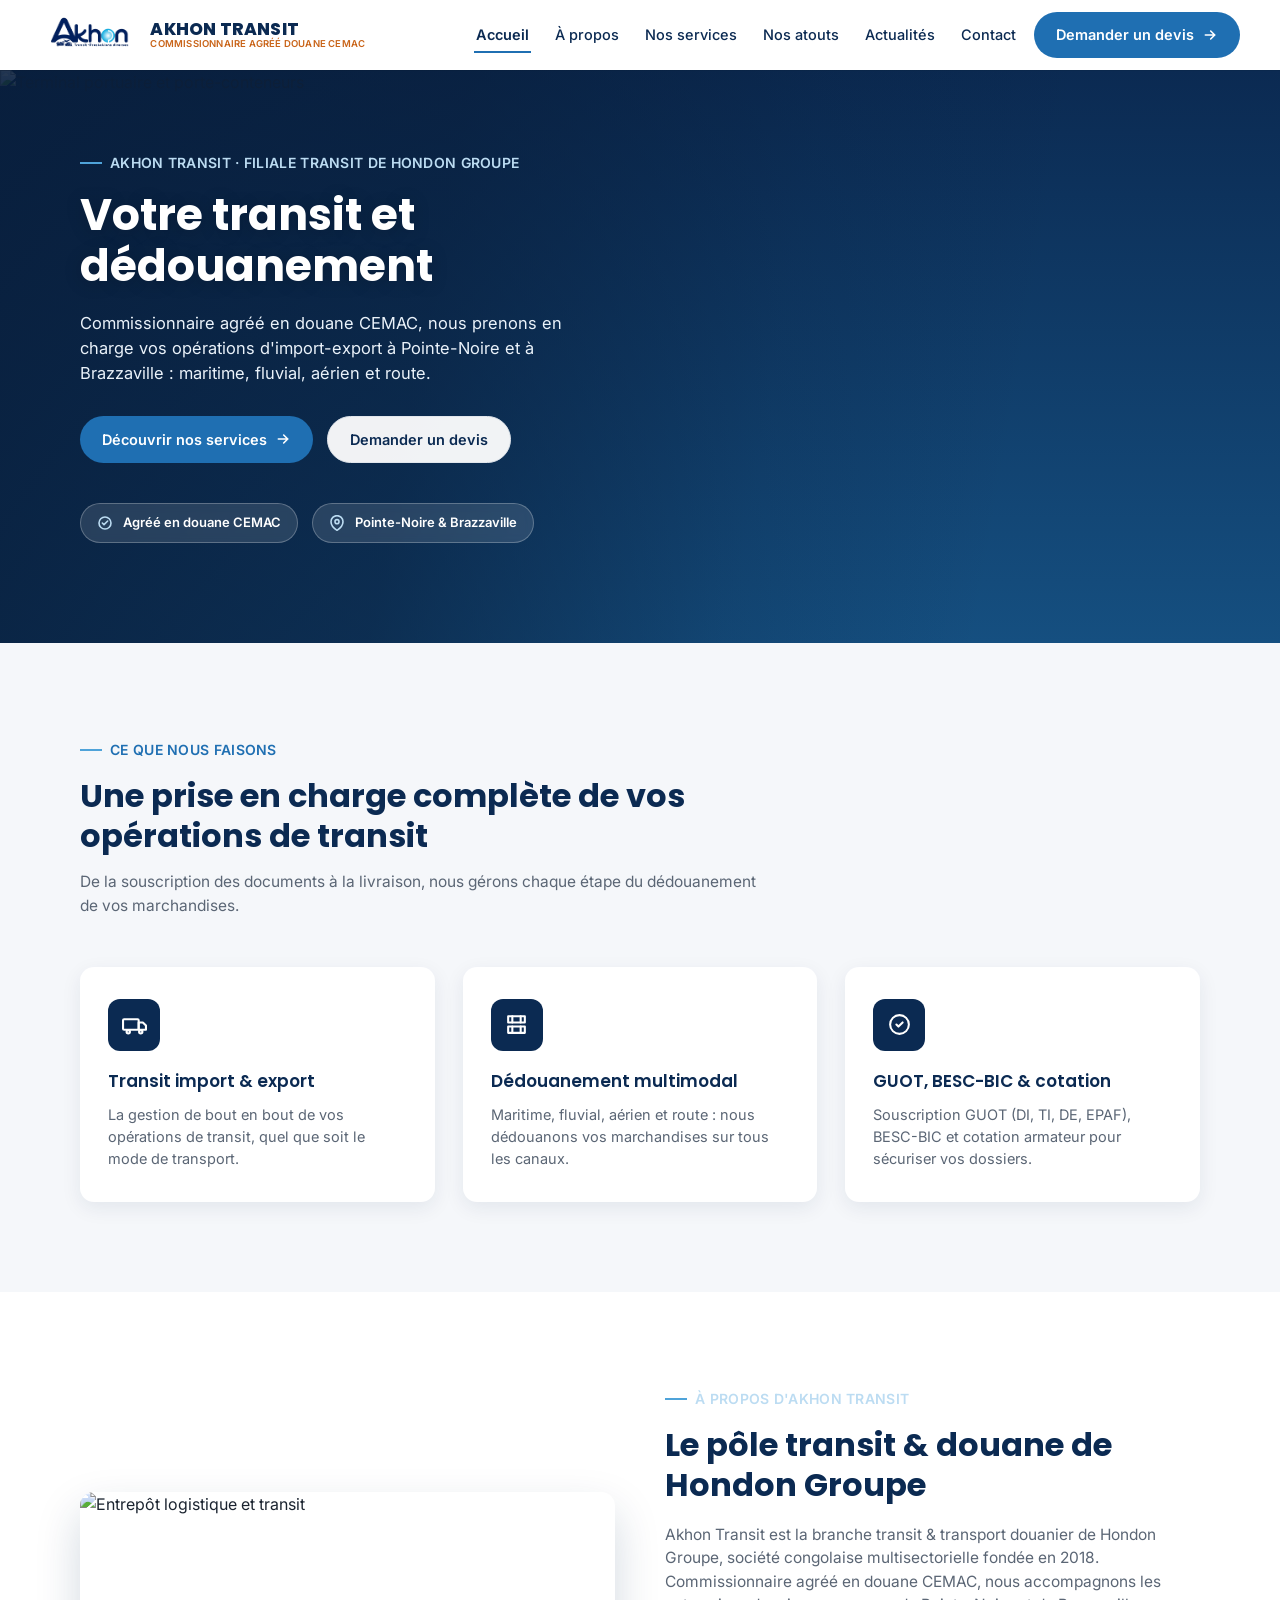
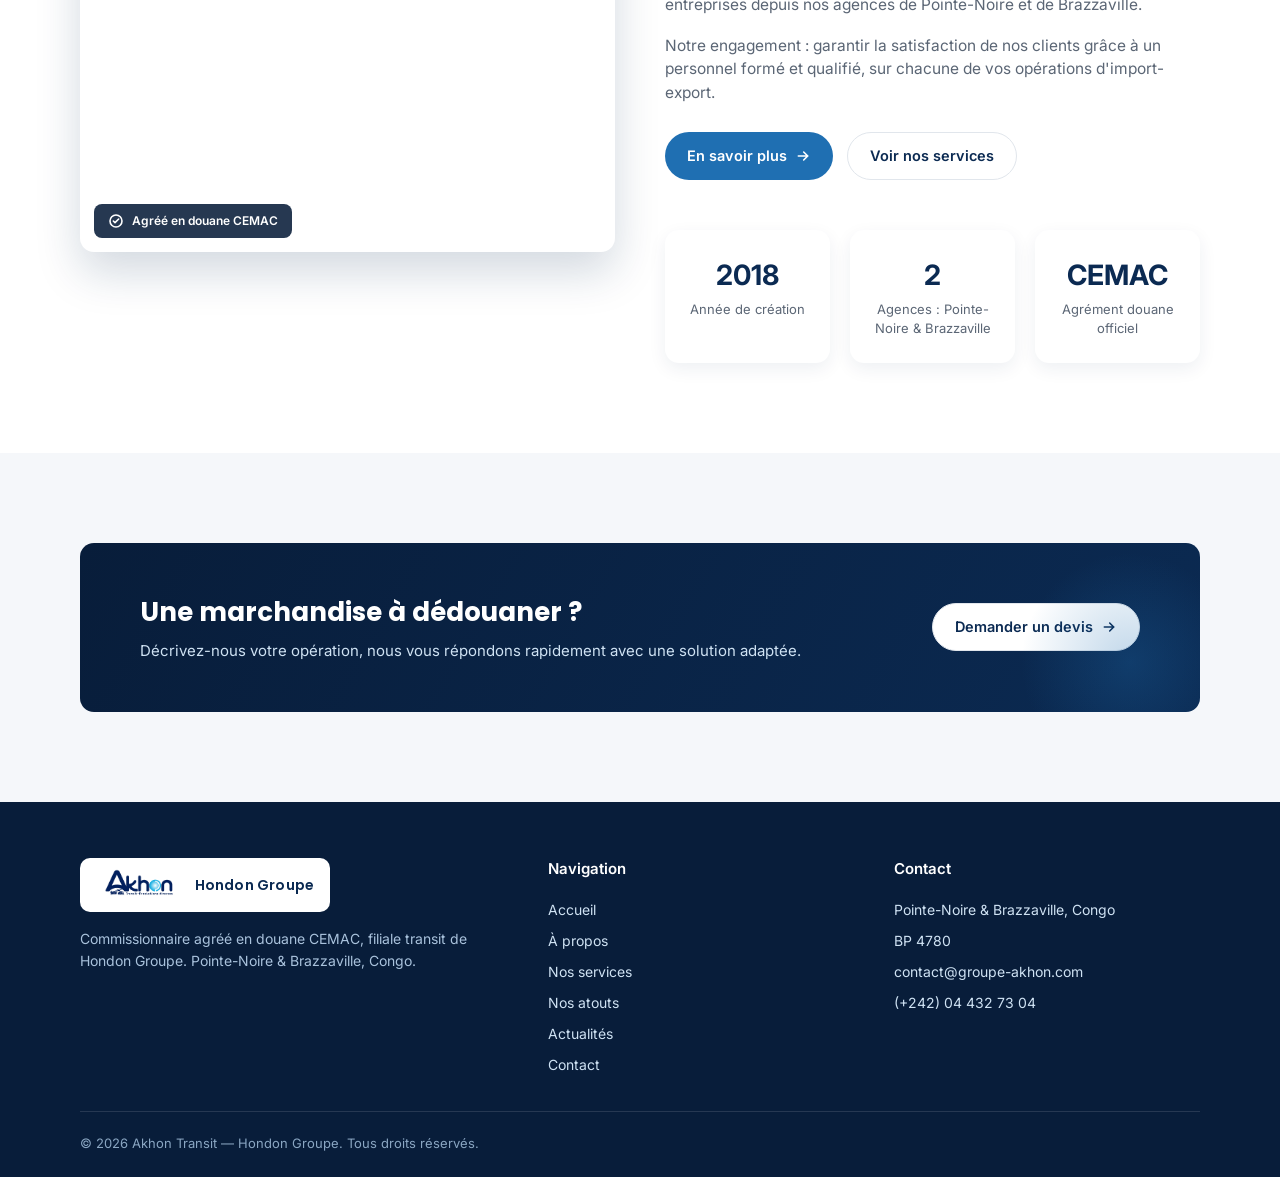
==== commit 87dc9266: "Remplace toutes les photos sales par des photos port/entrepot professionnelles" ====
--- a/index.html
+++ b/index.html
@@ -11,7 +11,7 @@
 <meta property="og:description" content="Transit import-export et dédouanement à Pointe-Noire et Brazzaville : maritime, fluvial, aérien et route. Filiale transit de Hondon Groupe.">
 <meta property="og:type" content="website">
 <meta property="og:url" content="https://akhon.vercel.app/">
-<meta property="og:image" content="https://akhon.vercel.app/assets/images/akhon-transit-conteneurs.jpg?v=20260918p">
+<meta property="og:image" content="https://images.unsplash.com/photo-1578575437130-527eed3abbec?auto=format&fit=crop&w=1600&q=80">
 <link rel="icon" href="assets/favicon.ico" sizes="any">
 <link rel="icon" type="image/png" href="assets/favicon-32.png">
 <link rel="apple-touch-icon" href="assets/apple-touch-icon.png">
@@ -21,7 +21,6 @@
 <link rel="stylesheet" href="css/style.css?v=20260918p">
 </head>
 <body>
-
 <header>
   <div class="header-inner">
     <a class="logo-block" href="index.html">
@@ -45,9 +44,8 @@
     </a>
   </div>
 </header>
-
 <section class="hero">
-  <img class="hero-bg-img" src="assets/images/akhon-transit-conteneurs.jpg?v=20260918p" alt="Déchargement de conteneur par l'équipe Akhon Transit — commissionnaire agréé douane CEMAC">
+  <img class="hero-bg-img" src="https://images.unsplash.com/photo-1578575437130-527eed3abbec?auto=format&fit=crop&w=1600&q=80" alt="Terminal portuaire et porte-conteneurs">
   <div class="hero-overlay"></div>
   <div class="hero-content">
     <div class="hero-text">
@@ -76,7 +74,6 @@
     </div>
   </div>
 </section>
-
 <section class="section">
   <div class="container">
     <div class="section-head">
@@ -94,7 +91,7 @@
       </div>
       <div class="card">
         <div class="icon-box">
-          <svg viewBox="0 0 24 24" fill="none" stroke="currentColor" stroke-width="2" stroke-linecap="round" stroke-linejoin="round"><path d="M3 3h18v18H3z" opacity="0"/><path d="M4 4h16v6H4zM4 14h16v6H4z"/><path d="M8 4v6M16 4v6M8 14v6M16 14v6"/></svg>
+          <svg viewBox="0 0 24 24" fill="none" stroke="currentColor" stroke-width="2" stroke-linecap="round" stroke-linejoin="round"><path d="M4 4h16v6H4zM4 14h16v6H4z"/><path d="M8 4v6M16 4v6M8 14v6M16 14v6"/></svg>
         </div>
         <h3>Dédouanement multimodal</h3>
         <p>Maritime, fluvial, aérien et route : nous dédouanons vos marchandises sur tous les canaux.</p>
@@ -109,11 +106,10 @@
     </div>
   </div>
 </section>
-
 <section class="section section-alt">
   <div class="container grid-2">
     <div class="about-img">
-      <img src="assets/images/akhon-entrepot.jpg?v=20260918p" alt="Conteneur THUU en opération Akhon Transit">
+      <img src="https://images.unsplash.com/photo-1586528116311-ad8dd3c8310d?auto=format&fit=crop&w=1600&q=80" alt="Entrepôt logistique et transit">
       <div class="badge-cemac">
         <svg width="16" height="16" viewBox="0 0 24 24" fill="none" stroke="currentColor" stroke-width="2.4" stroke-linecap="round" stroke-linejoin="round"><path d="M8 12l2.5 2.5L16 9"/><circle cx="12" cy="12" r="9"/></svg>
         Agréé en douane CEMAC
@@ -139,7 +135,6 @@
     </div>
   </div>
 </section>
-
 <section class="section">
   <div class="container">
     <div class="cta-band">
@@ -154,7 +149,6 @@
     </div>
   </div>
 </section>
-
 <footer>
   <div class="container">
     <div class="footer-grid">
@@ -191,7 +185,6 @@
     </div>
   </div>
 </footer>
-
 <script src="assets/nav.js"></script>
 </body>
 </html>
--- a/css/style.css
+++ b/css/style.css
@@ -138,7 +138,7 @@
 .footer-bottom{display:flex;justify-content:space-between;padding-top:22px;font-size:13px;color:#8aa6c2;flex-wrap:wrap;gap:10px;}
 
 @media (max-width:1100px){
-  .header-cta{display:none;}
+  .header-cta, header .header-inner > a.btn-primary{display:none;}
   .header-inner{padding-left:20px;padding-right:20px;gap:10px;}
   nav.main-nav{position:fixed;top:72px;left:0;right:0;width:100%;background:var(--white);flex-direction:column;padding:10px 24px 20px;box-shadow:0 12px 24px rgba(11,42,82,.12);transform:translateY(-8px);opacity:0;pointer-events:none;transition:opacity .2s,transform .2s;z-index:99;}
   nav.main-nav.open{transform:translateY(0);opacity:1;pointer-events:auto;}
